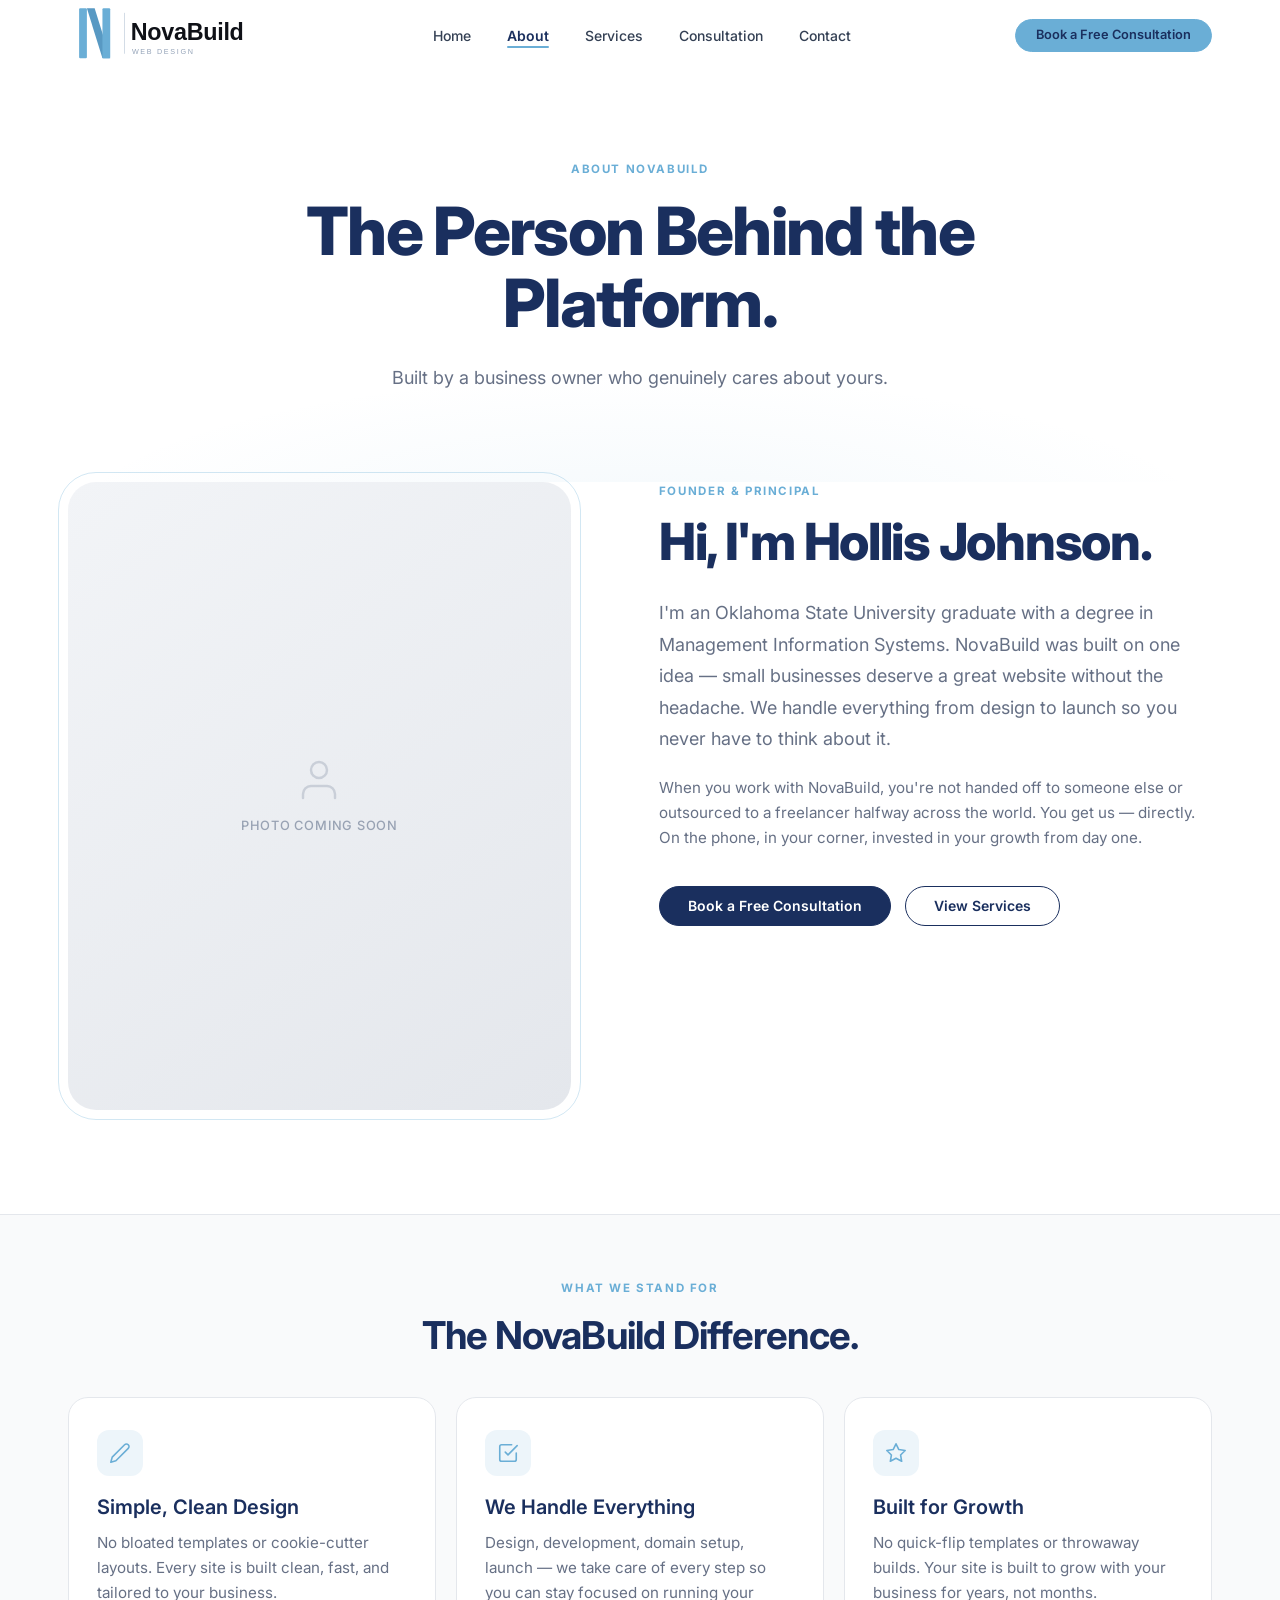
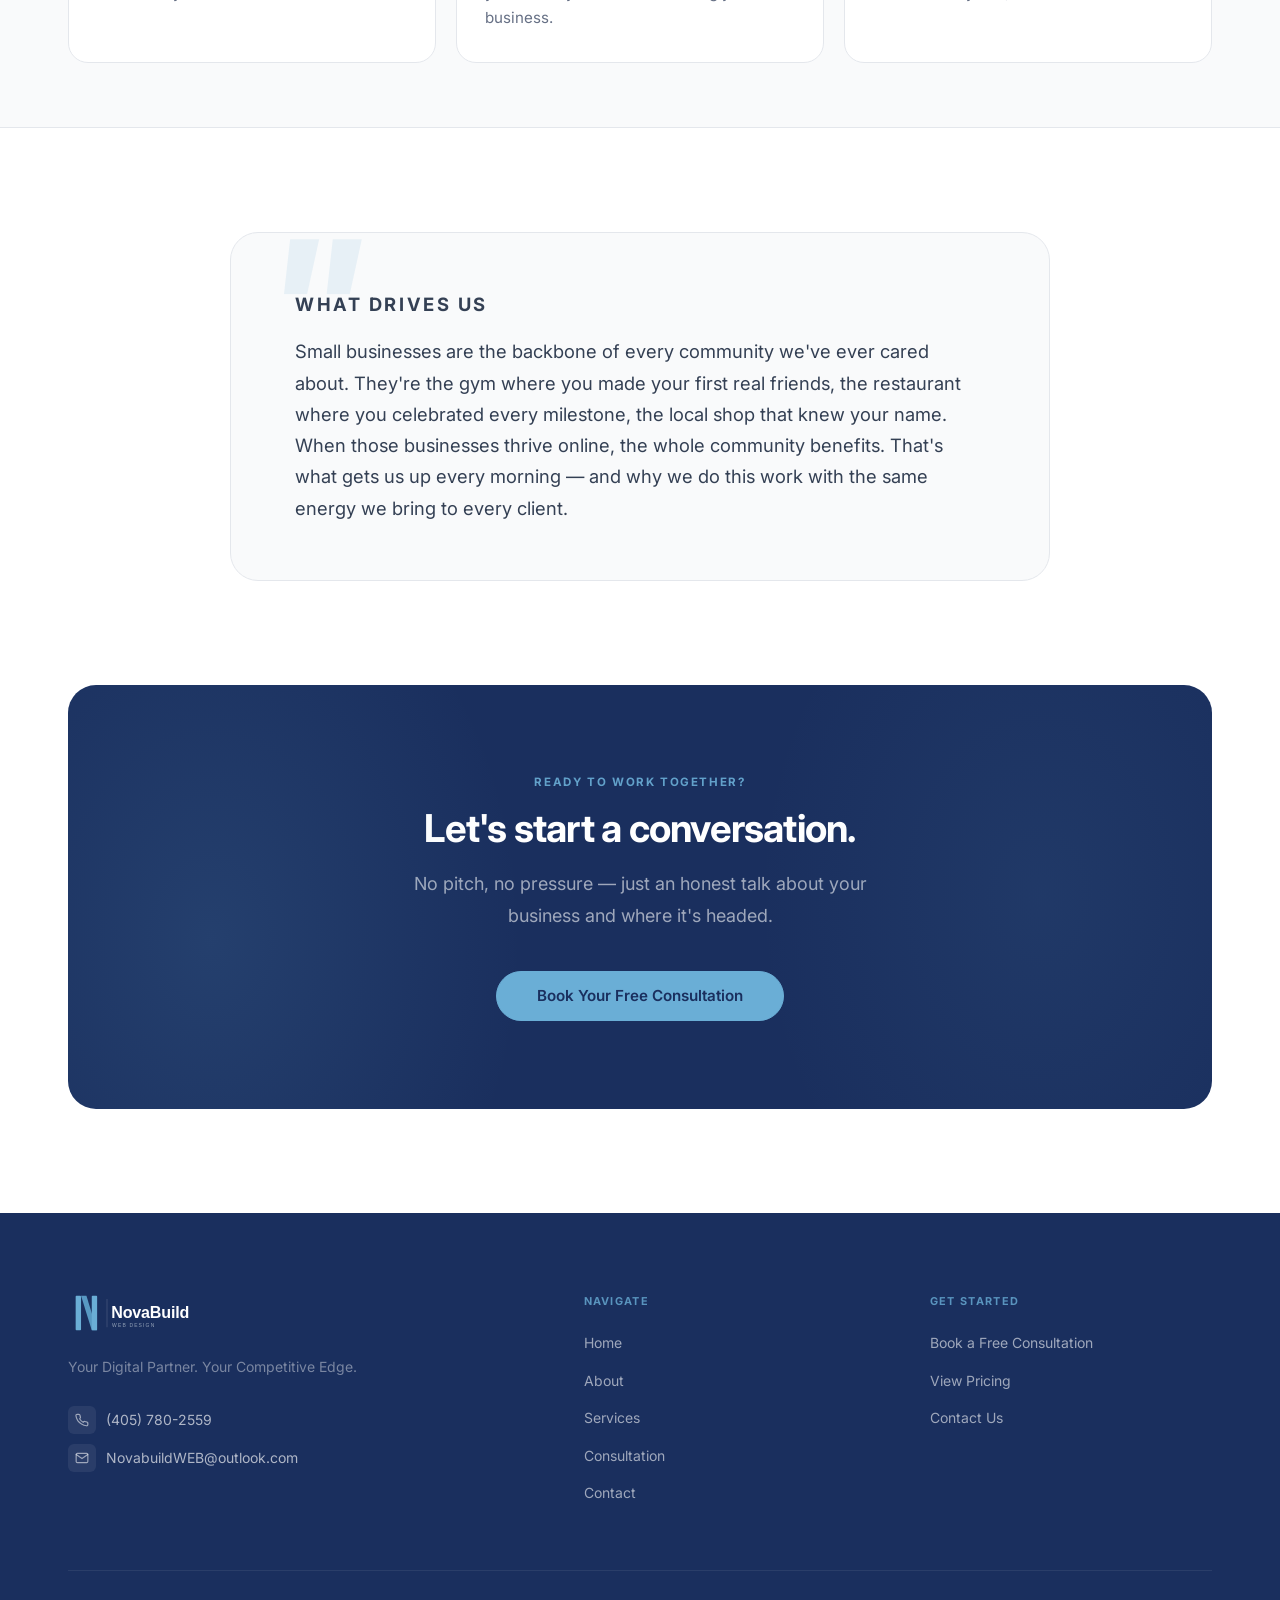
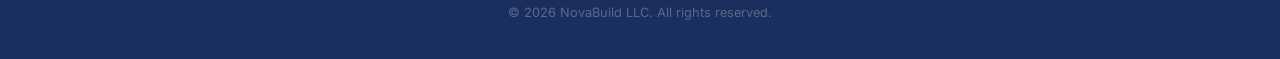
==== about.html @ 3b753b71 "fix contact section alignment" ====
<!DOCTYPE html>
<html lang="en">
<head>
  <meta charset="UTF-8">
  <meta name="viewport" content="width=device-width, initial-scale=1.0">
  <title>NovaBuild | About | Web Design Stillwater OK</title>
  <meta name="description" content="Meet the team behind NovaBuild — Oklahoma-based web designers helping small businesses get online and grow. No handoffs, no outsourcing. Just real results.">
  <meta property="og:type" content="website">
  <meta property="og:url" content="https://novabuildweb.com/about">
  <meta property="og:title" content="NovaBuild | About | Web Design Stillwater OK">
  <meta property="og:description" content="Meet the team behind NovaBuild — Oklahoma-based web designers helping small businesses get online and grow. No handoffs, no outsourcing. Just real results.">
  <link rel="preconnect" href="https://fonts.googleapis.com">
  <link rel="preconnect" href="https://fonts.gstatic.com" crossorigin>
  <link href="https://fonts.googleapis.com/css2?family=Inter:ital,wght@0,300;0,400;0,500;0,600;0,700;0,800;1,400;1,700&display=swap" rel="stylesheet">
  <link rel="stylesheet" href="css/styles.css">
  <!-- Google tag (gtag.js) -->
  <script async src="https://www.googletagmanager.com/gtag/js?id=G-17FGVHYV53"></script>
  <script>
    window.dataLayer = window.dataLayer || [];
    function gtag(){dataLayer.push(arguments);}
    gtag('js', new Date());
    gtag('config', 'G-17FGVHYV53');
  </script>
</head>
<body>

  <!-- ═══ NAVIGATION ═══ -->
  <nav class="nav" id="nav">
    <div class="nav-inner">
      <a href="index.html" class="nav-logo"><img src="images/logo.svg" alt="NovaBuild"></a>
      <ul class="nav-links">
        <li><a href="index.html">Home</a></li>
        <li><a href="about.html">About</a></li>
        <li><a href="services.html">Services</a></li>
        <li><a href="consultation.html">Consultation</a></li>
        <li><a href="contact.html">Contact</a></li>
      </ul>
      <div class="nav-right">
        <a href="consultation.html" class="btn btn-gold btn-sm">Book a Free Consultation</a>
        <button class="hamburger" id="hamburger" aria-label="Toggle menu" aria-expanded="false">
          <span></span><span></span><span></span>
        </button>
      </div>
    </div>
  </nav>

  <div class="mobile-menu" id="mobileMenu">
    <a href="index.html">Home</a>
    <a href="about.html">About</a>
    <a href="services.html">Services</a>
    <a href="consultation.html">Consultation</a>
    <a href="contact.html">Contact</a>
    <div class="mobile-menu-cta">
      <a href="consultation.html" class="btn btn-gold" style="width:100%;">Book a Free Consultation</a>
    </div>
  </div>

  <main>

    <!-- ═══ PAGE HERO ═══ -->
    <div class="page-hero">
      <p class="eyebrow fade-up">About NovaBuild</p>
      <h1 class="fade-up delay-1">The Person Behind the Platform.</h1>
      <p class="body-lg fade-up delay-2">
        Built by a business owner who genuinely cares about yours.
      </p>
    </div>

    <!-- ═══ ABOUT SECTION ═══ -->
    <section class="section" style="padding-top:0;">
      <div class="container">
        <div class="about-grid">

          <!-- Photo -->
          <!-- reveal-scale on the frame: gentle 0.96→1 scale as photo enters view -->
          <div class="about-photo-wrap">
            <div class="about-photo-frame reveal-scale">
              <img
                src="images/hollis.jpg"
                alt="Hollis Johnson, Founder of NovaBuild"
                onerror="this.style.display='none';this.nextElementSibling.style.display='flex';"
              >
              <div class="about-photo-placeholder" style="display:none;">
                <svg width="48" height="48" viewBox="0 0 24 24" fill="none" stroke="currentColor" stroke-width="1.25" stroke-linecap="round" stroke-linejoin="round">
                  <path d="M20 21v-2a4 4 0 0 0-4-4H8a4 4 0 0 0-4 4v2"/>
                  <circle cx="12" cy="7" r="4"/>
                </svg>
                <span>Photo Coming Soon</span>
              </div>
            </div>
            <div class="about-accent-line" aria-hidden="true"></div>
          </div>

          <!-- Content -->
          <div class="about-content fade-up delay-1">
            <p class="eyebrow">Founder &amp; Principal</p>
            <h1>Hi, I'm Hollis Johnson.</h1>

            <p class="body-lg">
              I'm an Oklahoma State University graduate with a degree in Management
              Information Systems. NovaBuild was built on one idea — small businesses
              deserve a great website without the headache. We handle everything from
              design to launch so you never have to think about it.
            </p>
            <p class="body-md">
              When you work with NovaBuild, you're not handed off to someone else or
              outsourced to a freelancer halfway across the world. You get us — directly.
              On the phone, in your corner, invested in your growth from day one.
            </p>

            <div style="margin-top:36px;display:flex;gap:14px;flex-wrap:wrap;">
              <a href="consultation.html" class="btn btn-primary">Book a Free Consultation</a>
              <a href="services.html" class="btn btn-outline">View Services</a>
            </div>
          </div>

        </div>
      </div>
    </section>

    <!-- ═══ VALUE CARDS ═══ -->
    <section class="section-sm" style="background:var(--gray-50);border-top:1px solid var(--gray-200);border-bottom:1px solid var(--gray-200);">
      <div class="container">
        <div class="section-header text-center mb-10">
          <p class="eyebrow mb-4 fade-up">What We Stand For</p>
          <h2 class="fade-up delay-1">The NovaBuild Difference.</h2>
        </div>
        <div class="value-cards">

          <div class="value-card fade-up delay-1">
            <div class="value-card-icon" aria-hidden="true">
              <svg width="22" height="22" viewBox="0 0 24 24" fill="none" stroke="currentColor" stroke-width="1.75" stroke-linecap="round" stroke-linejoin="round">
                <path d="M17 3a2.828 2.828 0 1 1 4 4L7.5 20.5 2 22l1.5-5.5L17 3z"/>
              </svg>
            </div>
            <h3>Simple, Clean Design</h3>
            <p class="body-md">
              No bloated templates or cookie-cutter layouts. Every site is built
              clean, fast, and tailored to your business.
            </p>
          </div>

          <div class="value-card fade-up delay-2">
            <div class="value-card-icon" aria-hidden="true">
              <svg width="22" height="22" viewBox="0 0 24 24" fill="none" stroke="currentColor" stroke-width="1.75" stroke-linecap="round" stroke-linejoin="round">
                <polyline points="9 11 12 14 22 4"/>
                <path d="M21 12v7a2 2 0 0 1-2 2H5a2 2 0 0 1-2-2V5a2 2 0 0 1 2-2h11"/>
              </svg>
            </div>
            <h3>We Handle Everything</h3>
            <p class="body-md">
              Design, development, domain setup, launch — we take care of every step
              so you can stay focused on running your business.
            </p>
          </div>

          <div class="value-card fade-up delay-3">
            <div class="value-card-icon" aria-hidden="true">
              <svg width="22" height="22" viewBox="0 0 24 24" fill="none" stroke="currentColor" stroke-width="1.75" stroke-linecap="round" stroke-linejoin="round">
                <polygon points="12 2 15.09 8.26 22 9.27 17 14.14 18.18 21.02 12 17.77 5.82 21.02 7 14.14 2 9.27 8.91 8.26 12 2"/>
              </svg>
            </div>
            <h3>Built for Growth</h3>
            <p class="body-md">
              No quick-flip templates or throwaway builds. Your site is built to
              grow with your business for years, not months.
            </p>
          </div>

        </div>
      </div>
    </section>

    <!-- ═══ WHAT DRIVES ME ═══ -->
    <section class="section">
      <div class="container">
        <div class="drives-block fade-up" style="max-width:820px;margin:0 auto;">
          <p class="eyebrow mb-4">What Drives Us</p>
          <p>
            Small businesses are the backbone of every community we've ever cared about.
            They're the gym where you made your first real friends, the restaurant where
            you celebrated every milestone, the local shop that knew your name. When those
            businesses thrive online, the whole community benefits. That's what gets us
            up every morning — and why we do this work with the same energy we bring
            to every client.
          </p>
        </div>
      </div>
    </section>

    <!-- ═══ CTA BANNER ═══ -->
    <section class="section" style="padding-top:0;">
      <div class="container">
        <div class="cta-banner fade-up">
          <p class="eyebrow">Ready to Work Together?</p>
          <h2>Let's start a conversation.</h2>
          <p class="body-lg">
            No pitch, no pressure — just an honest talk about your business
            and where it's headed.
          </p>
          <a href="consultation.html" class="btn btn-gold btn-lg">Book Your Free Consultation</a>
        </div>
      </div>
    </section>

  </main>

  <!-- ═══ FOOTER ═══ -->
  <footer class="footer">
    <div class="container">
      <div class="footer-grid">
        <div class="footer-brand">
          <a href="#top" class="footer-logo"><img src="images/logo-dark.svg" alt="NovaBuild"></a>
          <p class="footer-tagline">Your Digital Partner. Your Competitive Edge.</p>
          <div class="footer-contact-item">
            <span class="footer-contact-icon">
              <svg width="14" height="14" viewBox="0 0 24 24" fill="none" stroke="currentColor" stroke-width="2" stroke-linecap="round" stroke-linejoin="round"><path d="M22 16.92v3a2 2 0 0 1-2.18 2 19.79 19.79 0 0 1-8.63-3.07A19.5 19.5 0 0 1 4.69 13 19.79 19.79 0 0 1 1.61 4.45 2 2 0 0 1 3.6 2.25h3a2 2 0 0 1 2 1.72c.127.96.361 1.903.7 2.81a2 2 0 0 1-.45 2.11L7.91 9.91a16 16 0 0 0 6.06 6.06l.92-.92a2 2 0 0 1 2.11-.45c.907.339 1.85.573 2.81.7A2 2 0 0 1 21.75 17.5z"/></svg>
            </span>
            <a href="tel:4057802559">(405) 780-2559</a>
          </div>
          <div class="footer-contact-item">
            <span class="footer-contact-icon">
              <svg width="14" height="14" viewBox="0 0 24 24" fill="none" stroke="currentColor" stroke-width="2" stroke-linecap="round" stroke-linejoin="round"><path d="M4 4h16c1.1 0 2 .9 2 2v12c0 1.1-.9 2-2 2H4c-1.1 0-2-.9-2-2V6c0-1.1.9-2 2-2z"/><polyline points="22,6 12,13 2,6"/></svg>
            </span>
            <a href="mailto:NovabuildWEB@outlook.com">NovabuildWEB@outlook.com</a>
          </div>
        </div>
        <div>
          <p class="footer-heading">Navigate</p>
          <ul class="footer-links">
            <li><a href="index.html">Home</a></li>
            <li><a href="about.html">About</a></li>
                <li><a href="services.html">Services</a></li>
            <li><a href="consultation.html">Consultation</a></li>
            <li><a href="contact.html">Contact</a></li>
          </ul>
        </div>
        <div>
          <p class="footer-heading">Get Started</p>
          <ul class="footer-links">
            <li><a href="consultation.html">Book a Free Consultation</a></li>
            <li><a href="services.html">View Pricing</a></li>
            <li><a href="contact.html">Contact Us</a></li>
          </ul>
        </div>
      </div>
      <div class="footer-bottom">
        <p>&copy; 2026 NovaBuild LLC. All rights reserved.</p>
      </div>
    </div>
  </footer>

  <script src="js/main.js"></script>
</body>
</html>
---- css/styles.css ----
/* ============================================================
   NOVABUILD — STYLES.CSS
   Premium Web Design & Digital Consulting
   ============================================================ */

@import url('https://fonts.googleapis.com/css2?family=Inter:ital,wght@0,300;0,400;0,500;0,600;0,700;0,800;1,400;1,700&display=swap');

/* ========================
   CSS CUSTOM PROPERTIES
   ======================== */
:root {
  color-scheme: light dark;

  --white:       #FFFFFF;
  --navy:        #1A2F5E;
  --navy-800:    #243E72;
  --navy-700:    #2D4D87;
  --gold:        #6AAED6;
  --gold-hover:  #5899C3;
  --gold-light:  rgba(106, 174, 214, 0.12);
  --gold-glow:   rgba(106, 174, 214, 0.28);

  --gray-50:  #F9FAFB;
  --gray-100: #F2F4F7;
  --gray-200: #E4E7EC;
  --gray-400: #98A2B3;
  --gray-500: #667085;
  --gray-700: #344054;
  --gray-900: #101828;

  --font: 'Inter', -apple-system, BlinkMacSystemFont, 'Segoe UI', sans-serif;

  --nav-h: 72px;

  --shadow-xs: 0 1px 2px rgba(0,0,0,0.06);
  --shadow-sm: 0 1px 3px rgba(0,0,0,0.08), 0 1px 2px rgba(0,0,0,0.05);
  --shadow-md: 0 4px 8px rgba(0,0,0,0.05), 0 10px 24px rgba(0,0,0,0.07);
  --shadow-lg: 0 10px 30px rgba(0,0,0,0.07), 0 30px 60px rgba(0,0,0,0.05);
  --shadow-blue: 0 4px 24px rgba(106,174,214,0.35);

  --r-sm:   6px;
  --r-md:   12px;
  --r-lg:   20px;
  --r-xl:   28px;
  --r-full: 9999px;

  --ease:       cubic-bezier(0.4, 0, 0.2, 1);
  --trans:      0.3s cubic-bezier(0.4, 0, 0.2, 1);
  --trans-slow: 0.65s cubic-bezier(0.4, 0, 0.2, 1);
  /* Apple's signature easing — used for all scroll animations */
  --apple-ease: cubic-bezier(0.25, 0.1, 0.25, 1);
}

/* ========================
   RESET & BASE
   ======================== */
*, *::before, *::after {
  box-sizing: border-box;
  margin: 0;
  padding: 0;
}

html {
  scroll-behavior: smooth;
  scroll-padding-top: var(--nav-h);
  font-size: 16px;
  -webkit-font-smoothing: antialiased;
  -moz-osx-font-smoothing: grayscale;
  text-rendering: optimizeLegibility;
}

body {
  font-family: var(--font);
  color: var(--navy);
  background: var(--white);
  line-height: 1.6;
  overflow-x: hidden;
}

::selection {
  background: var(--navy);
  color: var(--white);
}

img  { max-width: 100%; height: auto; display: block; }
a    { text-decoration: none; color: inherit; }
ul   { list-style: none; }
button { font-family: var(--font); cursor: pointer; }

/* ========================
   TYPOGRAPHY
   ======================== */

.eyebrow {
  font-size: 0.72rem;
  font-weight: 700;
  letter-spacing: 0.14em;
  text-transform: uppercase;
  color: var(--gold);
}

h1, .h1 {
  font-size: clamp(2.4rem, 5.2vw, 4.5rem);
  font-weight: 800;
  line-height: 1.08;
  letter-spacing: -0.025em;
  color: var(--navy);
}

h2, .h2 {
  font-size: clamp(1.75rem, 3vw, 3rem);
  font-weight: 700;
  line-height: 1.12;
  letter-spacing: -0.02em;
  color: var(--navy);
}

h3, .h3 {
  font-size: clamp(1.05rem, 1.8vw, 1.25rem);
  font-weight: 600;
  line-height: 1.3;
  color: var(--navy);
}

.body-lg {
  font-size: 1.125rem;
  line-height: 1.75;
  color: var(--gray-500);
  font-weight: 400;
}

.body-md {
  font-size: 0.95rem;
  line-height: 1.65;
  color: var(--gray-500);
}

/* ========================
   LAYOUT
   ======================== */

.container {
  max-width: 1200px;
  margin: 0 auto;
  padding: 0 28px;
}

.section       { padding: 104px 0; }
.section-sm    { padding: 64px 0; }

.text-center  { text-align: center; }
.text-gold    { color: var(--gold); }

.mb-1  { margin-bottom: 4px; }
.mb-2  { margin-bottom: 8px; }
.mb-3  { margin-bottom: 12px; }
.mb-4  { margin-bottom: 16px; }
.mb-6  { margin-bottom: 24px; }
.mb-8  { margin-bottom: 32px; }
.mb-10 { margin-bottom: 40px; }
.mb-12 { margin-bottom: 48px; }
.mb-16 { margin-bottom: 64px; }
.mt-8  { margin-top: 32px; }
.mt-12 { margin-top: 48px; }
.mt-16 { margin-top: 64px; }

.section-header {
  max-width: 640px;
  margin-left: auto;
  margin-right: auto;
}

/* ========================
   NAVIGATION
   ======================== */

.nav {
  position: fixed;
  top: 0; left: 0; right: 0;
  z-index: 1000;
  height: var(--nav-h);
  background: rgba(255,255,255,0.88);
  backdrop-filter: blur(20px) saturate(180%);
  -webkit-backdrop-filter: blur(20px) saturate(180%);
  border-bottom: 1px solid transparent;
  transition: border-color var(--trans), box-shadow var(--trans);
}

.nav.scrolled {
  border-bottom-color: var(--gray-200);
  box-shadow: var(--shadow-sm);
}

.nav-inner {
  display: flex;
  align-items: center;
  justify-content: space-between;
  height: 100%;
  max-width: 1200px;
  margin: 0 auto;
  padding: 0 28px;
}

.nav-logo {
  flex-shrink: 0;
  display: flex;
  align-items: center;
}

.nav-logo img {
  height: 64px;
  width: auto;
  display: block;
}

.nav-links {
  display: flex;
  align-items: center;
  gap: 2.25rem;
}

.nav-links a {
  font-size: 0.875rem;
  font-weight: 500;
  color: var(--gray-700);
  transition: color var(--trans);
  position: relative;
  padding-bottom: 2px;
}

.nav-links a::after {
  content: '';
  position: absolute;
  bottom: -2px; left: 0;
  width: 0; height: 2px;
  background: var(--gold);
  border-radius: 2px;
  transition: width var(--trans);
}

.nav-links a:hover       { color: var(--navy); }
.nav-links a:hover::after,
.nav-links a.active::after { width: 100%; }
.nav-links a.active      { color: var(--navy); font-weight: 600; }

.nav-right {
  display: flex;
  align-items: center;
  gap: 12px;
}

.hamburger {
  display: none;
  flex-direction: column;
  gap: 5px;
  cursor: pointer;
  padding: 6px;
  background: none;
  border: none;
  border-radius: var(--r-sm);
  transition: background var(--trans);
}

.hamburger:hover { background: var(--gray-100); }

.hamburger span {
  display: block;
  width: 22px;
  height: 1.5px;
  background: var(--navy);
  border-radius: 2px;
  transition: var(--trans);
}

.hamburger.open span:nth-child(1) { transform: translateY(6.5px) rotate(45deg); }
.hamburger.open span:nth-child(2) { opacity: 0; transform: scaleX(0); }
.hamburger.open span:nth-child(3) { transform: translateY(-6.5px) rotate(-45deg); }

/* Mobile Menu */
.mobile-menu {
  display: none;
  position: fixed;
  top: var(--nav-h); left: 0; right: 0;
  background: var(--white);
  border-bottom: 1px solid var(--gray-200);
  padding: 20px 28px 28px;
  z-index: 999;
  flex-direction: column;
  gap: 0;
  box-shadow: var(--shadow-md);
}

.mobile-menu.open { display: flex; }

.mobile-menu a {
  display: block;
  padding: 14px 0;
  font-size: 1.05rem;
  font-weight: 500;
  color: var(--navy);
  border-bottom: 1px solid var(--gray-100);
  transition: color var(--trans);
}

.mobile-menu a:last-of-type { border-bottom: none; }
.mobile-menu a:hover { color: var(--gold); }

.mobile-menu-cta {
  margin-top: 20px;
}

/* ========================
   BUTTONS
   ======================== */

.btn {
  display: inline-flex;
  align-items: center;
  justify-content: center;
  gap: 8px;
  padding: 12px 28px;
  border-radius: var(--r-full);
  font-size: 0.875rem;
  font-weight: 600;
  cursor: pointer;
  transition: all var(--trans);
  border: 1.5px solid transparent;
  text-decoration: none;
  white-space: nowrap;
  line-height: 1;
}

.btn-primary {
  background: var(--navy);
  color: var(--white);
  border-color: var(--navy);
}
.btn-primary:hover {
  background: var(--navy-800);
  border-color: var(--navy-800);
  transform: translateY(-1px);
  box-shadow: var(--shadow-md);
}

.btn-gold {
  background: var(--gold);
  color: var(--navy);
  border-color: var(--gold);
}
.btn-gold:hover {
  background: var(--gold-hover);
  border-color: var(--gold-hover);
  transform: translateY(-1px);
  box-shadow: var(--shadow-blue);
}

.btn-outline {
  background: transparent;
  color: var(--navy);
  border-color: var(--navy);
}
.btn-outline:hover {
  background: var(--navy);
  color: var(--white);
  transform: translateY(-1px);
  box-shadow: var(--shadow-sm);
}

.btn-white {
  background: var(--white);
  color: var(--navy);
  border-color: var(--white);
}
.btn-white:hover {
  background: var(--gray-100);
  transform: translateY(-1px);
  box-shadow: var(--shadow-md);
}

.btn-ghost-gold {
  background: transparent;
  color: var(--gold);
  border-color: rgba(106,174,214,0.40);
}
.btn-ghost-gold:hover {
  background: var(--gold);
  color: var(--navy);
  border-color: var(--gold);
}

.btn-lg { padding: 16px 40px; font-size: 0.95rem; }
.btn-sm { padding: 9px 20px; font-size: 0.8rem; }

/* ========================
   HERO — HOME
   ======================== */

.hero {
  min-height: 100vh;
  display: flex;
  flex-direction: column;
  align-items: center;
  justify-content: center;
  padding-top: var(--nav-h);
  position: relative;
  overflow: hidden;
}

.hero-bg {
  position: absolute;
  inset: 0;
  pointer-events: none;
  background:
    radial-gradient(ellipse 80% 55% at 50% 105%, rgba(106,174,214,0.08) 0%, transparent 70%),
    radial-gradient(ellipse 50% 40% at 75% 10%,  rgba(10,22,40,0.035) 0%, transparent 65%);
  animation: heroPulse 10s ease-in-out infinite;
}

@keyframes heroPulse {
  0%, 100% { opacity: 1; }
  50%       { opacity: 0.65; }
}

.hero-scroll-hint {
  position: absolute;
  bottom: 36px;
  left: 50%;
  transform: translateX(-50%);
  display: flex;
  flex-direction: column;
  align-items: center;
  gap: 6px;
  opacity: 0.4;
  animation: scrollBounce 2.2s ease-in-out infinite;
}

.hero-scroll-hint span {
  font-size: 0.7rem;
  font-weight: 500;
  letter-spacing: 0.12em;
  text-transform: uppercase;
  color: var(--navy);
}

.hero-scroll-hint svg { color: var(--navy); }

@keyframes scrollBounce {
  0%, 100% { transform: translateX(-50%) translateY(0); }
  50%       { transform: translateX(-50%) translateY(6px); }
}

.hero-content {
  text-align: center;
  max-width: 960px;
  margin: 0 auto;
  padding: 64px 28px 100px;
  position: relative;
  z-index: 1;
}

.hero-content .eyebrow { margin-bottom: 28px; }

.hero-content h1 {
  margin-bottom: 28px;
}

.hero-em {
  font-style: italic;
  background: linear-gradient(125deg, var(--gold) 0%, #A8D4EE 60%, var(--gold-hover) 100%);
  -webkit-background-clip: text;
  -webkit-text-fill-color: transparent;
  background-clip: text;
}

.hero-content .body-lg {
  max-width: 600px;
  margin: 0 auto 44px;
}

.hero-cta {
  display: flex;
  align-items: center;
  justify-content: center;
  gap: 14px;
  flex-wrap: wrap;
}

/* ========================
   VALUE PROPS ROW
   ======================== */

.value-row {
  display: grid;
  grid-template-columns: repeat(3, 1fr);
  border: 1px solid var(--gray-200);
  border-radius: var(--r-xl);
  overflow: hidden;
  background: var(--white);
}

.value-item {
  padding: 52px 36px;
  text-align: center;
  border-right: 1px solid var(--gray-200);
  transition: background var(--trans);
  position: relative;
}

.value-item:last-child { border-right: none; }
.value-item:hover { background: var(--gray-50); }

.value-icon {
  width: 54px;
  height: 54px;
  border-radius: var(--r-md);
  background: var(--gold-light);
  display: flex;
  align-items: center;
  justify-content: center;
  margin: 0 auto 22px;
  color: var(--gold);
  transition: background var(--trans), transform var(--trans);
}

.value-item:hover .value-icon {
  background: var(--gold-glow);
  transform: scale(1.05);
}

.value-item h3 { margin-bottom: 10px; }

/* ========================
   INDUSTRY TAGS
   ======================== */

.industry-tags {
  display: flex;
  flex-wrap: wrap;
  gap: 12px;
  justify-content: center;
}

.industry-tag {
  padding: 10px 22px;
  border: 1px solid var(--gray-200);
  border-radius: var(--r-full);
  font-size: 0.875rem;
  font-weight: 500;
  color: var(--gray-700);
  background: var(--white);
  transition: all var(--trans);
  cursor: default;
}

.industry-tag:hover {
  border-color: var(--gold);
  color: var(--navy);
  background: var(--gold-light);
}

/* ========================
   PROJECT CARDS
   ======================== */

.project-card {
  border: 1px solid var(--gray-200);
  border-radius: var(--r-xl);
  overflow: hidden;
  background: var(--white);
  transition: box-shadow var(--trans), transform var(--trans);
}

.project-card:hover {
  box-shadow: var(--shadow-lg);
  transform: translateY(-5px);
}

.project-image {
  width: 100%;
  height: 300px;
  background: linear-gradient(150deg, var(--navy) 0%, var(--navy-700) 55%, #0d2040 100%);
  display: flex;
  align-items: center;
  justify-content: center;
  position: relative;
  overflow: hidden;
}

.project-image::after {
  content: '';
  position: absolute;
  inset: 0;
  background: linear-gradient(to top right, rgba(106,174,214,0.12) 0%, transparent 60%);
  pointer-events: none;
}

.project-image-label {
  font-size: 0.7rem;
  font-weight: 700;
  letter-spacing: 0.16em;
  text-transform: uppercase;
  color: rgba(255,255,255,0.25);
}

.project-body {
  padding: 36px 40px 40px;
}

.project-tags {
  display: flex;
  gap: 8px;
  flex-wrap: wrap;
  margin-bottom: 18px;
}

.tag {
  padding: 5px 13px;
  border-radius: var(--r-full);
  font-size: 0.72rem;
  font-weight: 700;
  letter-spacing: 0.04em;
  background: var(--gold-light);
  color: var(--gold-hover);
  border: 1px solid rgba(106,174,214,0.20);
}

.project-body h3 {
  font-size: 1.6rem;
  font-weight: 700;
  margin-bottom: 12px;
}

.project-body .body-md { margin-bottom: 28px; }

.project-link {
  display: inline-flex;
  align-items: center;
  gap: 6px;
  font-weight: 600;
  font-size: 0.9rem;
  color: var(--navy);
  transition: gap var(--trans), color var(--trans);
}

.project-link:hover {
  gap: 10px;
  color: var(--gold-hover);
}

/* Work page — full project */
.project-card-full .project-image { height: 420px; }

/* ========================
   CTA BANNER
   ======================== */

.cta-banner {
  background: var(--navy);
  padding: 88px 48px;
  text-align: center;
  border-radius: var(--r-xl);
  position: relative;
  overflow: hidden;
}

.cta-banner::before {
  content: '';
  position: absolute;
  top: -40%; left: -15%;
  width: 55%;  height: 200%;
  background: radial-gradient(ellipse, rgba(106,174,214,0.13) 0%, transparent 70%);
  pointer-events: none;
}

.cta-banner::after {
  content: '';
  position: absolute;
  bottom: -40%; right: -10%;
  width: 50%;  height: 180%;
  background: radial-gradient(ellipse, rgba(106,174,214,0.08) 0%, transparent 70%);
  pointer-events: none;
}

.cta-banner .eyebrow   { color: rgba(106,174,214,0.90); margin-bottom: 16px; }
.cta-banner h2         { color: #ffffff; margin-bottom: 18px; }
.cta-banner .body-lg   {
  color: rgba(255,255,255,0.58);
  margin-bottom: 40px;
  max-width: 460px;
  margin-left: auto;
  margin-right: auto;
}

/* ========================
   PAGE HERO (inner pages)
   ======================== */

.page-hero {
  padding: calc(var(--nav-h) + 88px) 28px 88px;
  text-align: center;
  background: var(--white);
  position: relative;
}

.page-hero::after {
  content: '';
  position: absolute;
  inset: 0;
  background: radial-gradient(ellipse 70% 50% at 50% 110%, rgba(106,174,214,0.08) 0%, transparent 65%);
  pointer-events: none;
}

.page-hero > * { position: relative; z-index: 1; }

.page-hero .eyebrow { margin-bottom: 18px; }
.page-hero h1       { margin-bottom: 22px; max-width: 720px; margin-left: auto; margin-right: auto; }
.page-hero .body-lg { max-width: 560px; margin: 0 auto; }

/* ========================
   ABOUT PAGE
   ======================== */

.about-grid {
  display: grid;
  grid-template-columns: 1fr 1.1fr;
  gap: 88px;
  align-items: start;
}

.about-photo-wrap {
  position: sticky;
  top: calc(var(--nav-h) + 32px);
}

.about-photo-frame {
  position: relative;
  border-radius: var(--r-xl);
  overflow: hidden;
  aspect-ratio: 4/5;
  background: linear-gradient(145deg, var(--gray-100) 0%, var(--gray-200) 100%);
}

.about-photo-frame img {
  width: 100%; height: 100%;
  object-fit: cover;
  object-position: center top;
  display: block;
}

.about-photo-placeholder {
  width: 100%; height: 100%;
  display: flex;
  flex-direction: column;
  align-items: center;
  justify-content: center;
  gap: 12px;
  color: var(--gray-400);
}

.about-photo-placeholder svg { opacity: 0.4; }

.about-photo-placeholder span {
  font-size: 0.8rem;
  font-weight: 500;
  letter-spacing: 0.06em;
  text-transform: uppercase;
}

.about-accent-line {
  position: absolute;
  inset: -10px;
  border: 1.5px solid rgba(106,174,214,0.30);
  border-radius: calc(var(--r-xl) + 10px);
  pointer-events: none;
}

.about-content .eyebrow { margin-bottom: 14px; }
.about-content h1       { font-size: clamp(2.2rem, 4vw, 3.4rem); margin-bottom: 28px; }
.about-content p        { margin-bottom: 20px; }
.about-content p:last-of-type { margin-bottom: 0; }

/* ========================
   VALUE CARDS
   ======================== */

.value-cards {
  display: grid;
  grid-template-columns: repeat(3, 1fr);
  gap: 20px;
}

.value-card {
  padding: 32px 28px;
  border: 1px solid var(--gray-200);
  border-radius: var(--r-lg);
  background: var(--white);
  transition: all var(--trans);
}

.value-card:hover {
  border-color: rgba(106,174,214,0.45);
  box-shadow: var(--shadow-md);
  transform: translateY(-3px);
}

.value-card-icon {
  width: 46px; height: 46px;
  border-radius: var(--r-md);
  background: var(--gold-light);
  display: flex;
  align-items: center;
  justify-content: center;
  color: var(--gold);
  margin-bottom: 18px;
  transition: background var(--trans), transform var(--trans);
}

.value-card:hover .value-card-icon {
  background: var(--gold-glow);
  transform: scale(1.06);
}

.value-card h3 { margin-bottom: 10px; }

/* ========================
   WHAT DRIVES ME
   ======================== */

.drives-block {
  background: var(--gray-50);
  border: 1px solid var(--gray-200);
  border-radius: var(--r-xl);
  padding: 56px 64px;
  position: relative;
  overflow: hidden;
}

.drives-block::before {
  content: '"';
  position: absolute;
  top: -20px; left: 32px;
  font-size: 12rem;
  font-weight: 800;
  color: var(--gold-light);
  line-height: 1;
  pointer-events: none;
  font-style: italic;
}

.drives-block .eyebrow { margin-bottom: 16px; }
.drives-block p        { font-size: 1.15rem; line-height: 1.7; color: var(--gray-700); }

/* ========================
   SERVICES LIST
   ======================== */

.services-grid {
  display: grid;
  grid-template-columns: repeat(auto-fit, minmax(210px, 1fr));
  gap: 16px;
}

.service-item {
  display: flex;
  align-items: flex-start;
  gap: 16px;
  padding: 24px 22px;
  border: 1px solid var(--gray-200);
  border-radius: var(--r-lg);
  background: var(--white);
  transition: all var(--trans);
}

.service-item:hover {
  border-color: rgba(106,174,214,0.40);
  background: var(--gold-light);
  transform: translateY(-2px);
  box-shadow: var(--shadow-sm);
}

.service-icon {
  width: 40px; height: 40px;
  border-radius: var(--r-sm);
  background: var(--gold-light);
  display: flex;
  align-items: center;
  justify-content: center;
  color: var(--gold);
  flex-shrink: 0;
  transition: background var(--trans);
}

.service-item:hover .service-icon { background: var(--gold-glow); }

.service-text h3  { font-size: 0.95rem; margin-bottom: 4px; }
.service-text p   { font-size: 0.825rem; line-height: 1.5; color: var(--gray-500); }

/* ========================
   PRICING
   ======================== */

.pricing-grid {
  display: grid;
  grid-template-columns: repeat(3, 1fr);
  gap: 20px;
  align-items: stretch;
}

.pricing-card {
  border: 1px solid var(--gray-200);
  border-radius: var(--r-xl);
  padding: 44px 36px;
  background: var(--white);
  transition: all var(--trans);
  position: relative;
  display: flex;
  flex-direction: column;
}

.pricing-card:hover:not(.featured) {
  box-shadow: var(--shadow-md);
  transform: translateY(-3px);
}

.pricing-card.featured {
  background: var(--navy);
  border-color: var(--navy);
  box-shadow: var(--shadow-lg);
}

.pricing-card.featured:hover {
  transform: translateY(-4px);
  box-shadow: 0 20px 50px rgba(10,22,40,0.25);
}

.pricing-badge {
  position: absolute;
  top: -14px;
  left: 50%;
  transform: translateX(-50%);
  background: var(--gold);
  color: var(--navy);
  font-size: 0.68rem;
  font-weight: 800;
  padding: 5px 18px;
  border-radius: var(--r-full);
  letter-spacing: 0.08em;
  text-transform: uppercase;
  white-space: nowrap;
  box-shadow: var(--shadow-blue);
}

.pricing-tier {
  font-size: 0.68rem;
  font-weight: 700;
  letter-spacing: 0.12em;
  text-transform: uppercase;
  color: var(--gold);
  margin-bottom: 10px;
}

.pricing-card.featured .pricing-tier { color: rgba(106,174,214,0.80); }

.pricing-name {
  font-size: 1.2rem;
  font-weight: 700;
  color: var(--navy);
  margin-bottom: 6px;
}

.pricing-card.featured .pricing-name { color: var(--white); }

.pricing-price {
  display: flex;
  align-items: baseline;
  gap: 4px;
  margin-bottom: 6px;
}

.pricing-price .amount {
  font-size: 3.2rem;
  font-weight: 800;
  color: var(--navy);
  letter-spacing: -0.04em;
  line-height: 1;
}

.pricing-card.featured .pricing-price .amount { color: var(--white); }

.pricing-price .currency {
  font-size: 1.4rem;
  font-weight: 700;
  color: var(--gray-500);
  margin-bottom: 8px;
}

.pricing-card.featured .pricing-price .currency { color: rgba(255,255,255,0.5); }

.pricing-price .period {
  font-size: 0.875rem;
  color: var(--gray-400);
  font-weight: 400;
}

.pricing-card.featured .pricing-price .period { color: rgba(255,255,255,0.45); }

.pricing-desc {
  font-size: 0.875rem;
  color: var(--gray-500);
  margin-bottom: 28px;
  padding-bottom: 28px;
  border-bottom: 1px solid var(--gray-200);
  line-height: 1.55;
}

.pricing-card.featured .pricing-desc {
  color: rgba(255,255,255,0.55);
  border-bottom-color: rgba(255,255,255,0.12);
}

.pricing-delivery {
  display: inline-flex;
  align-items: center;
  gap: 6px;
  font-size: 0.8rem;
  font-weight: 600;
  color: var(--gold-hover);
  margin-bottom: 24px;
  background: var(--gold-light);
  padding: 6px 12px;
  border-radius: var(--r-full);
}

.pricing-card.featured .pricing-delivery {
  background: rgba(106,174,214,0.18);
  color: var(--gold);
}

.pricing-features {
  list-style: none;
  display: flex;
  flex-direction: column;
  gap: 13px;
  margin-bottom: 36px;
  flex-grow: 1;
}

.pricing-features li {
  display: flex;
  align-items: flex-start;
  gap: 10px;
  font-size: 0.875rem;
  color: var(--gray-700);
  line-height: 1.45;
}

.pricing-card.featured .pricing-features li { color: rgba(255,255,255,0.82); }

.feature-check {
  display: inline-flex;
  align-items: center;
  justify-content: center;
  width: 20px; height: 20px;
  border-radius: 50%;
  background: var(--gold-light);
  color: var(--gold-hover);
  flex-shrink: 0;
  margin-top: 1px;
}

.pricing-card.featured .feature-check {
  background: rgba(106,174,214,0.20);
  color: var(--gold);
}

.pricing-card .btn { width: 100%; }

/* Consult prompt */
.consult-prompt {
  background: var(--gray-50);
  border: 1px solid var(--gray-200);
  border-radius: var(--r-xl);
  padding: 64px;
  text-align: center;
}

.consult-prompt h3 { font-size: 1.6rem; margin-bottom: 12px; }
.consult-prompt .body-md { margin-bottom: 32px; }

/* ========================
   FORMS
   ======================== */

.form-wrapper {
  max-width: 700px;
  margin: 0 auto;
  background: var(--white);
  border: 1px solid var(--gray-200);
  border-radius: var(--r-xl);
  padding: 56px 60px;
  box-shadow: var(--shadow-md);
}

.form-group { margin-bottom: 22px; }

.form-row {
  display: grid;
  grid-template-columns: 1fr 1fr;
  gap: 18px;
}

label {
  display: block;
  font-size: 0.825rem;
  font-weight: 600;
  color: var(--gray-700);
  margin-bottom: 8px;
  letter-spacing: 0.01em;
}

input[type="text"],
input[type="email"],
input[type="tel"],
select,
textarea {
  width: 100%;
  padding: 13px 16px;
  border: 1.5px solid var(--gray-200);
  border-radius: var(--r-md);
  font-size: 0.925rem;
  font-family: var(--font);
  color: var(--navy);
  background: var(--white);
  transition: border-color var(--trans), box-shadow var(--trans);
  outline: none;
  appearance: none;
  -webkit-appearance: none;
}

input:focus,
select:focus,
textarea:focus {
  border-color: var(--gold);
  box-shadow: 0 0 0 3px rgba(106,174,214,0.16);
}

input::placeholder,
textarea::placeholder {
  color: var(--gray-400);
  font-weight: 400;
}

select {
  background-image: url("data:image/svg+xml,%3Csvg xmlns='http://www.w3.org/2000/svg' width='16' height='16' viewBox='0 0 24 24' fill='none' stroke='%2398A2B3' stroke-width='2' stroke-linecap='round' stroke-linejoin='round'%3E%3Cpolyline points='6 9 12 15 18 9'/%3E%3C/svg%3E");
  background-repeat: no-repeat;
  background-position: right 14px center;
  padding-right: 44px;
  cursor: pointer;
}

textarea {
  min-height: 140px;
  resize: vertical;
  line-height: 1.6;
}

.checkbox-group {
  display: flex;
  flex-direction: column;
  gap: 12px;
}

.checkbox-label {
  display: flex;
  align-items: center;
  gap: 12px;
  cursor: pointer;
  font-size: 0.9rem;
  color: var(--gray-700);
  font-weight: 400;
}

.checkbox-label input[type="checkbox"] {
  width: 18px; height: 18px;
  border-radius: 4px;
  border: 1.5px solid var(--gray-300);
  padding: 0;
  flex-shrink: 0;
  cursor: pointer;
  accent-color: var(--navy);
}

.form-submit-wrap {
  margin-top: 32px;
}

.form-submit-wrap .btn {
  width: 100%;
  padding: 16px;
  font-size: 1rem;
}

.form-success {
  display: none;
  text-align: center;
  background: var(--white);
  border: 1px solid var(--gray-200);
  border-radius: var(--r-xl);
  padding: 72px 48px;
  box-shadow: var(--shadow-lg);
  max-width: 700px;
  margin: 0 auto;
}

.form-success-icon {
  width: 72px;
  height: 72px;
  border-radius: 50%;
  background: var(--gold-light);
  display: flex;
  align-items: center;
  justify-content: center;
  margin: 0 auto 28px;
}

.form-success-icon svg {
  color: var(--gold);
}

.form-success-headline {
  font-size: 1.55rem;
  font-weight: 700;
  color: var(--navy);
  line-height: 1.3;
  margin-bottom: 14px;
  letter-spacing: -0.02em;
}

.form-success-sub {
  font-size: 1rem;
  color: var(--gray-500);
  max-width: 400px;
  margin: 0 auto 36px;
  line-height: 1.7;
}

/* ========================
   CONTACT INFO BLOCKS
   ======================== */

.contact-blocks {
  display: flex;
  flex-wrap: wrap;
  gap: 16px;
  justify-content: center;
}

.contact-block {
  display: flex;
  align-items: center;
  gap: 14px;
  padding: 18px 28px;
  border: 1px solid var(--gray-200);
  border-radius: var(--r-lg);
  background: var(--white);
  transition: all var(--trans);
  min-width: 220px;
}

.contact-block:hover {
  border-color: rgba(106,174,214,0.45);
  background: var(--gold-light);
  box-shadow: var(--shadow-sm);
}

.contact-block-icon {
  width: 42px; height: 42px;
  border-radius: var(--r-md);
  background: var(--gold-light);
  display: flex;
  align-items: center;
  justify-content: center;
  color: var(--gold);
  flex-shrink: 0;
  transition: background var(--trans);
}

.contact-block:hover .contact-block-icon { background: var(--gold-glow); }

.contact-block-text span {
  display: block;
  font-size: 0.72rem;
  font-weight: 700;
  letter-spacing: 0.1em;
  text-transform: uppercase;
  color: var(--gray-400);
  margin-bottom: 3px;
}

.contact-block-text a {
  font-size: 0.95rem;
  font-weight: 600;
  color: var(--navy);
  transition: color var(--trans);
}

.contact-block-text a:hover { color: var(--gold-hover); }

/* Simple contact form (contact page) */
.contact-form-wrap {
  max-width: 580px;
  margin: 0 auto;
}

.response-note {
  text-align: center;
  margin-top: 20px;
  font-size: 0.825rem;
  color: var(--gray-400);
}

/* Coming soon */
.coming-soon {
  text-align: center;
  padding: 64px 28px;
  border: 1px dashed var(--gray-200);
  border-radius: var(--r-xl);
}

.coming-soon-dot {
  width: 48px; height: 48px;
  border-radius: 50%;
  background: var(--gold-light);
  display: flex;
  align-items: center;
  justify-content: center;
  color: var(--gold);
  margin: 0 auto 20px;
}

.coming-soon h3 { margin-bottom: 10px; }

/* ========================
   FOOTER
   ======================== */

.footer {
  background: var(--navy);
  padding: 80px 0 36px;
  color: rgba(255,255,255,0.65);
}

.footer-grid {
  display: grid;
  grid-template-columns: 1.6fr 1fr 1fr;
  gap: 64px;
  margin-bottom: 64px;
}

.footer-logo {
  display: inline-block;
  margin-bottom: 12px;
}

.footer-logo img {
  height: 44px;
  width: auto;
  display: block;
}

.footer-tagline {
  font-size: 0.875rem;
  color: rgba(255,255,255,0.42);
  margin-bottom: 28px;
  line-height: 1.55;
}

.footer-contact-item {
  display: flex;
  align-items: center;
  gap: 10px;
  font-size: 0.875rem;
  margin-bottom: 10px;
  color: rgba(255,255,255,0.55);
}

.footer-contact-icon {
  width: 28px; height: 28px;
  border-radius: 6px;
  background: rgba(255,255,255,0.07);
  display: flex;
  align-items: center;
  justify-content: center;
  flex-shrink: 0;
}

.footer-contact-item a {
  color: rgba(255,255,255,0.65);
  transition: color var(--trans);
}

.footer-contact-item a:hover { color: var(--gold); }

.footer-heading {
  font-size: 0.68rem;
  font-weight: 700;
  letter-spacing: 0.12em;
  text-transform: uppercase;
  color: var(--gold);
  margin-bottom: 20px;
  opacity: 0.8;
}

.footer-links {
  display: flex;
  flex-direction: column;
  gap: 12px;
}

.footer-links a {
  font-size: 0.875rem;
  color: rgba(255,255,255,0.58);
  transition: color var(--trans);
}

.footer-links a:hover { color: var(--white); }

.footer-bottom {
  display: flex;
  align-items: center;
  justify-content: center;
  padding-top: 32px;
  border-top: 1px solid rgba(255,255,255,0.07);
}

.footer-bottom p {
  font-size: 0.8rem;
  color: rgba(255,255,255,0.28);
}

/* ========================
   SCROLL ANIMATIONS
   Apple-inspired: cubic-bezier(0.25,0.1,0.25,1), 0.7s–0.9s,
   24px translateY max, GPU-accelerated with will-change.
   Elements stay visible after animating in — no re-trigger.
   ======================== */

/* ── Fade + rise (section headings, body copy, CTAs) ── */
.fade-up {
  opacity: 0;
  transform: translateY(24px);
  transition: opacity 0.82s var(--apple-ease),
              transform 0.82s var(--apple-ease);
  will-change: transform;
}

.fade-up.visible {
  opacity: 1;
  transform: translateY(0);
  will-change: auto;
}

/* ── Fade only (containers, rows) ── */
.fade-in {
  opacity: 0;
  transition: opacity 0.82s var(--apple-ease);
  will-change: opacity;
}

.fade-in.visible {
  opacity: 1;
  will-change: auto;
}

/* ── Scale reveal (images, photo frames, feature blocks) ── */
/* Gentle 0.96 → 1.0 scale with simultaneous fade */
.reveal-scale {
  opacity: 0;
  transform: scale(0.96) translateY(12px);
  transition: opacity 0.85s var(--apple-ease),
              transform 0.85s var(--apple-ease);
  will-change: transform;
}

.reveal-scale.visible {
  opacity: 1;
  transform: scale(1) translateY(0);
  will-change: auto;
}

/* ── Stat / bold callout wipe-in (pricing numbers) ── */
/* Triggered by parent .fade-up becoming .visible — no extra observer needed */
.reveal-stat {
  opacity: 0;
  transition: opacity 0.9s var(--apple-ease) 0.22s;
  will-change: opacity;
}

.fade-up.visible .reveal-stat {
  opacity: 1;
  will-change: auto;
}

/* ── Stagger delays — 100ms apart (Apple-style card sequences) ── */
.delay-1 { transition-delay: 0.10s; }
.delay-2 { transition-delay: 0.20s; }
.delay-3 { transition-delay: 0.30s; }
.delay-4 { transition-delay: 0.40s; }
.delay-5 { transition-delay: 0.50s; }

/* ========================
   RESPONSIVE
   ======================== */

@media (max-width: 1024px) {
  .pricing-grid {
    grid-template-columns: 1fr;
    max-width: 440px;
    margin-left: auto;
    margin-right: auto;
  }

  .about-grid {
    grid-template-columns: 1fr;
    gap: 56px;
  }

  .about-photo-wrap {
    position: static;
    max-width: 380px;
    margin: 0 auto;
  }

  .footer-grid {
    grid-template-columns: 1fr 1fr;
    gap: 48px;
  }

  .footer-brand { grid-column: 1 / -1; }

  .drives-block {
    padding: 44px 48px;
  }

  .form-wrapper {
    padding: 44px 40px;
  }
}

@media (max-width: 768px) {
  :root { --nav-h: 64px; }

  .nav-logo img { height: 46px; }

  .nav-links    { display: none; }
  .hamburger    { display: flex; }

  .section    { padding: 72px 0; }
  .section-sm { padding: 48px 0; }

  .value-row {
    grid-template-columns: 1fr;
  }

  .value-item {
    border-right: none;
    border-bottom: 1px solid var(--gray-200);
    padding: 36px 28px;
  }

  .value-item:last-child { border-bottom: none; }

  .value-cards { grid-template-columns: 1fr; }

  .cta-banner { padding: 60px 32px; }

  .form-row { grid-template-columns: 1fr; }

  .footer-grid {
    grid-template-columns: 1fr;
    gap: 40px;
  }

  .footer-brand { grid-column: auto; }

  .consult-prompt { padding: 44px 28px; }

  .drives-block {
    padding: 36px 32px;
  }

  .drives-block::before { display: none; }

  .services-grid {
    grid-template-columns: 1fr;
  }

  .contact-blocks { flex-direction: column; align-items: stretch; }

  .form-wrapper {
    padding: 36px 28px;
    border-radius: var(--r-lg);
  }

  .project-body { padding: 28px; }
}

@media (max-width: 480px) {
  .container { padding: 0 20px; }

  .hero-content { padding: 48px 20px 80px; }

  .hero-cta {
    flex-direction: column;
    width: 100%;
  }
  .hero-cta .btn { width: 100%; }

  .page-hero { padding: calc(var(--nav-h) + 60px) 20px 60px; }

  .cta-banner { padding: 48px 24px; border-radius: var(--r-lg); }

  .pricing-card { padding: 36px 24px; }

  .about-content h1 { font-size: 2rem; }
}

/* ========================
   DARK MODE
   ======================== */

@media (prefers-color-scheme: dark) {

  /* ── Override core palette ── */
  :root {
    --white:    #0f1117;
    --gray-50:  #141820;
    --gray-100: #1a2030;
    --gray-200: #252d3d;
    --gray-400: #8892a4;
    --gray-500: #9aa5b8;
    --gray-700: #c8d0e0;
    --gray-900: #e8edf5;
    --navy:     #d4daf0;

    --shadow-xs: 0 1px 2px rgba(0,0,0,0.30);
    --shadow-sm: 0 1px 3px rgba(0,0,0,0.35), 0 1px 2px rgba(0,0,0,0.25);
    --shadow-md: 0 4px 8px rgba(0,0,0,0.25), 0 10px 24px rgba(0,0,0,0.30);
    --shadow-lg: 0 10px 30px rgba(0,0,0,0.30), 0 30px 60px rgba(0,0,0,0.25);
  }

  /* ── Body & selection ── */
  body {
    background: #0f1117;
    color: var(--gray-700);
  }

  ::selection {
    background: var(--gold);
    color: #0f1117;
  }

  /* ── Logo swap ── */
  .nav-logo img { content: url('../images/logo-dark.svg'); }

  /* ── Navigation ── */
  .nav {
    background: rgba(15, 17, 23, 0.88);
    border-bottom-color: var(--gray-200);
  }

  .nav.scrolled {
    border-bottom-color: var(--gray-200);
  }

  .hamburger span { background: var(--gray-700); }

  /* ── Mobile menu ── */
  .mobile-menu {
    background: #141820;
    border-bottom-color: var(--gray-200);
  }

  .mobile-menu a {
    color: var(--gray-700);
    border-bottom-color: var(--gray-200);
  }

  /* ── Buttons ── */
  .btn-primary {
    background: var(--gray-700);
    color: #0f1117;
    border-color: var(--gray-700);
  }
  .btn-primary:hover {
    background: #e8edf5;
    border-color: #e8edf5;
  }

  .btn-outline {
    color: var(--gray-700);
    border-color: var(--gray-200);
  }
  .btn-outline:hover {
    background: var(--gray-700);
    color: #0f1117;
    border-color: var(--gray-700);
  }

  /* ── Sections with gray bg ── */
  section[style*="background:var(--gray-50)"] {
    background: var(--gray-50) !important;
    border-top-color: var(--gray-200) !important;
    border-bottom-color: var(--gray-200) !important;
  }

  /* ── Value props row ── */
  .value-row {
    background: #141820;
    border-color: var(--gray-200);
  }
  .value-item { border-right-color: var(--gray-200); }
  .value-item:hover { background: #1a2030; }

  /* ── Industry tags ── */
  .industry-tag {
    background: #141820;
    border-color: var(--gray-200);
    color: var(--gray-700);
  }

  /* ── CTA Banner (keeps dark navy feel, just shifted) ── */
  .cta-banner { background: #141e35; }

  /* ── Page hero (inner pages) ── */
  .page-hero { background: #0f1117; }

  /* ── About ── */
  .about-photo-frame {
    background: linear-gradient(145deg, #1a2030 0%, #252d3d 100%);
  }

  .drives-block {
    background: #141820;
    border-color: var(--gray-200);
  }
  .drives-block p { color: var(--gray-700); }

  /* ── Value cards ── */
  .value-card {
    background: #141820;
    border-color: var(--gray-200);
  }
  .value-card:hover { border-color: rgba(106,174,214,0.35); }

  /* ── Services ── */
  .service-item {
    background: #141820;
    border-color: var(--gray-200);
  }

  /* ── Project cards ── */
  .project-card {
    background: #141820;
    border-color: var(--gray-200);
  }

  /* ── Pricing ── */
  .pricing-card:not(.featured) {
    background: #141820;
    border-color: var(--gray-200);
  }
  .pricing-card.featured {
    background: #141e35;
    border-color: #1e2d50;
  }
  /* --white remaps to near-black in dark mode; restore legible colors on featured cards */
  .pricing-card.featured .pricing-name,
  .pricing-card.featured .pricing-price .amount { color: #eef1ff; }
  .pricing-card.featured .pricing-price .currency { color: rgba(238,241,255,0.60); }
  .pricing-card.featured .pricing-price .period { color: rgba(238,241,255,0.60); }
  .pricing-card.featured .pricing-desc {
    color: rgba(238,241,255,0.72);
    border-bottom-color: rgba(238,241,255,0.12);
  }
  .pricing-card.featured .pricing-features li { color: rgba(238,241,255,0.88); }
  .pricing-card.featured .pricing-tier { color: #6aaed6; }
  .pricing-card.featured .feature-check { color: #6aaed6; }
  .pricing-card.featured .btn.btn-gold { color: var(--navy-dark, #0a1628); }
  .pricing-desc { border-bottom-color: var(--gray-200); }

  .consult-prompt {
    background: #141820;
    border-color: var(--gray-200);
  }

  /* ── Forms ── */
  .form-wrapper {
    background: #141820;
    border-color: var(--gray-200);
  }

  input[type="text"],
  input[type="email"],
  input[type="tel"],
  select,
  textarea {
    background: #0f1117;
    color: var(--gray-700);
    border-color: var(--gray-200);
  }

  input::placeholder,
  textarea::placeholder { color: var(--gray-400); }

  label { color: var(--gray-700); }

  .checkbox-label { color: var(--gray-700); }
  .checkbox-label input[type="checkbox"] { accent-color: var(--gold); }

  .form-success {
    background: #141820;
    border-color: var(--gray-200);
  }

  /* ── Contact blocks ── */
  .contact-block {
    background: #141820;
    border-color: var(--gray-200);
  }

  /* ── Footer (already dark — just slightly deeper) ── */
  .footer { background: #080c14; }

  /* ── Coming soon ── */
  .coming-soon { border-color: var(--gray-200); }

  /* ── Mobile responsive border overrides ── */
  .value-item { border-bottom-color: var(--gray-200); }
}
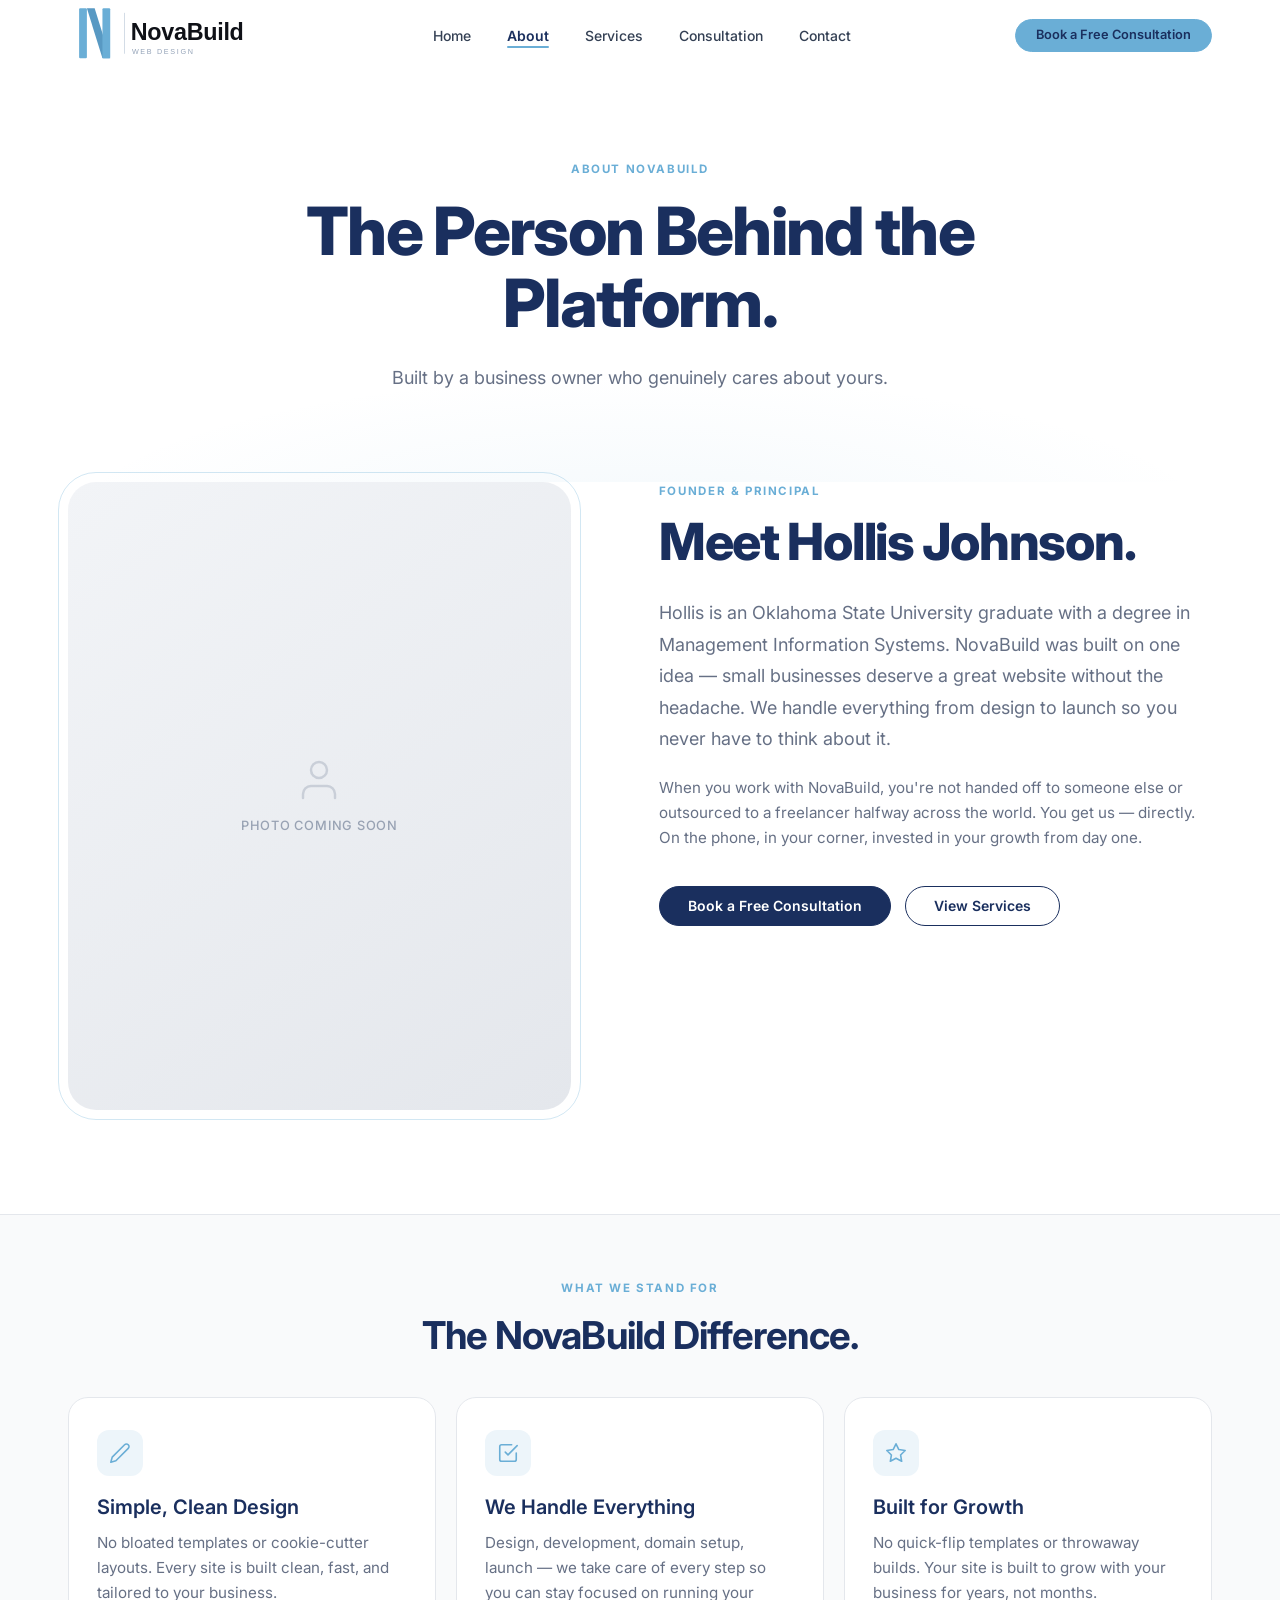
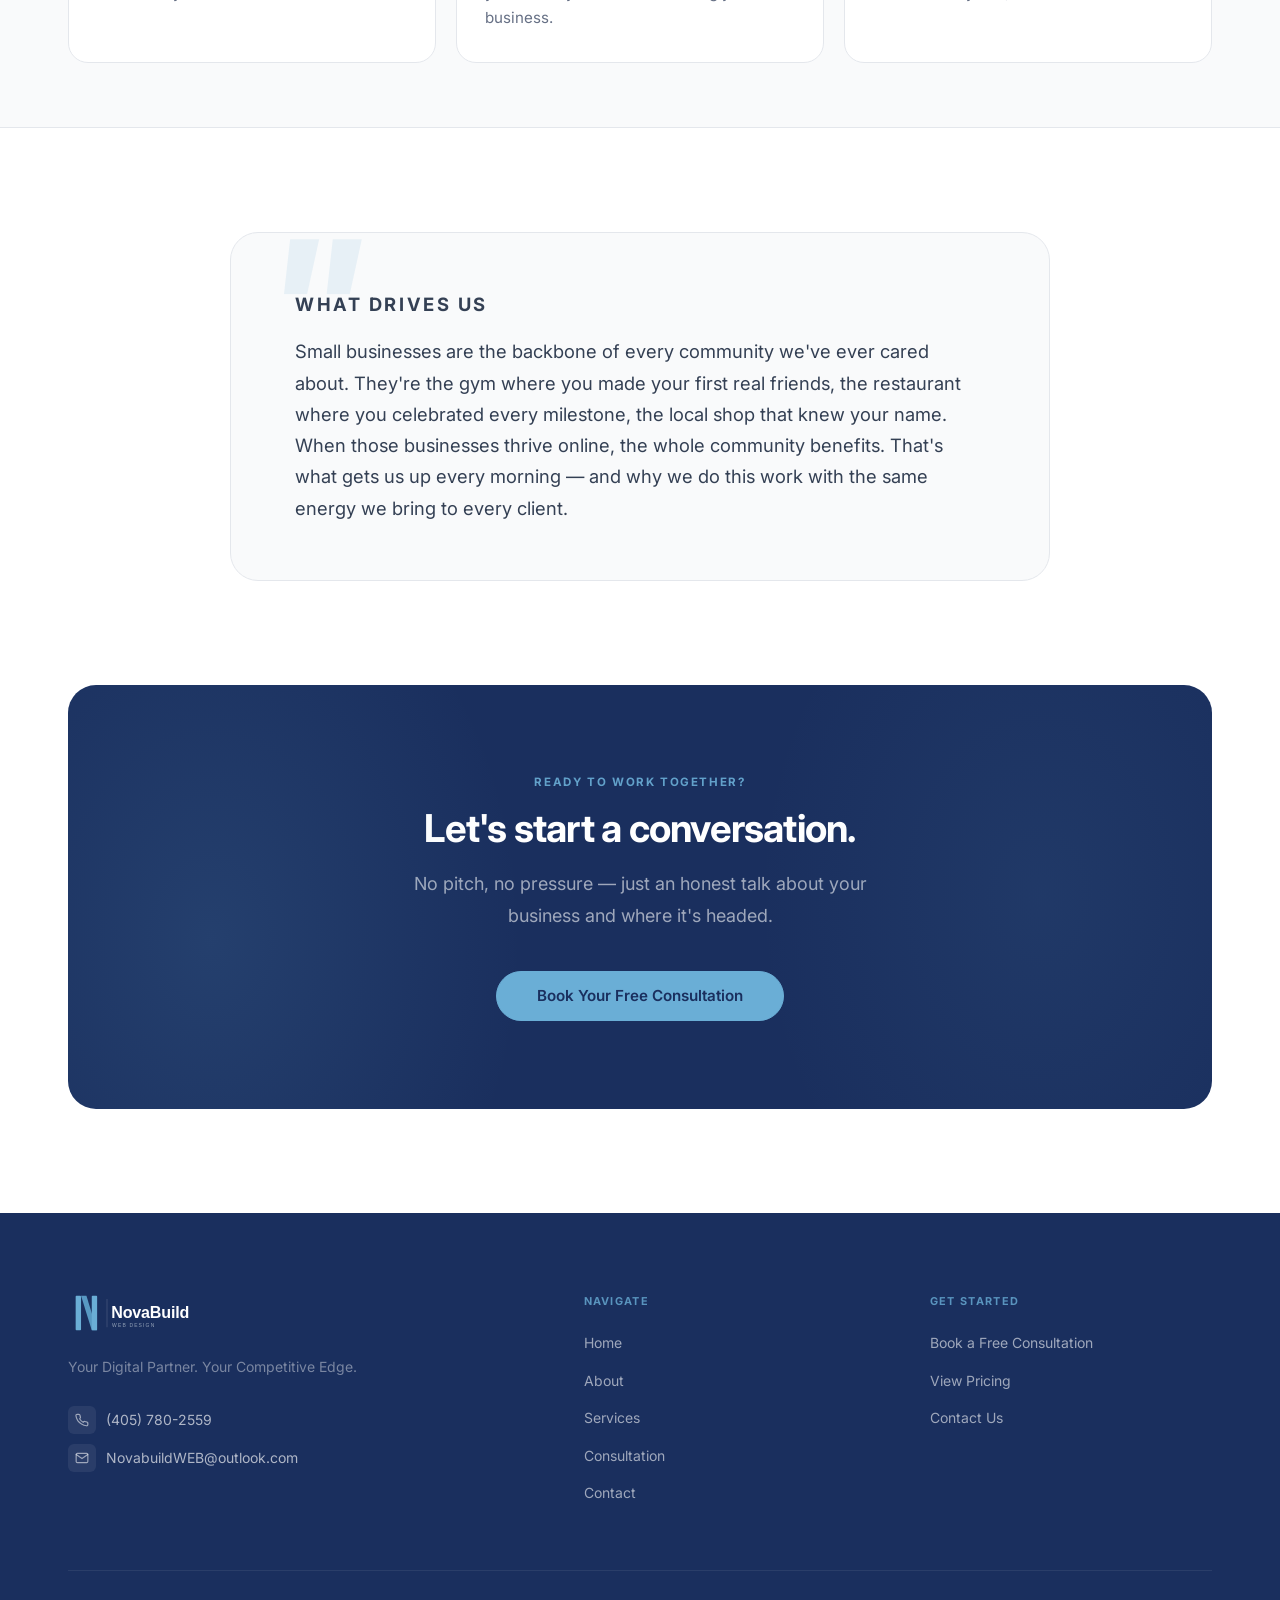
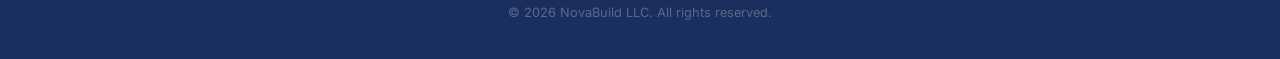
==== commit d3e8ea60: "Update pricing and messaging" ====
--- a/about.html
+++ b/about.html
@@ -94,10 +94,10 @@
           <!-- Content -->
           <div class="about-content fade-up delay-1">
             <p class="eyebrow">Founder &amp; Principal</p>
-            <h1>Hi, I'm Hollis Johnson.</h1>
+            <h1>Meet Hollis Johnson.</h1>
 
             <p class="body-lg">
-              I'm an Oklahoma State University graduate with a degree in Management
+              Hollis is an Oklahoma State University graduate with a degree in Management
               Information Systems. NovaBuild was built on one idea — small businesses
               deserve a great website without the headache. We handle everything from
               design to launch so you never have to think about it.
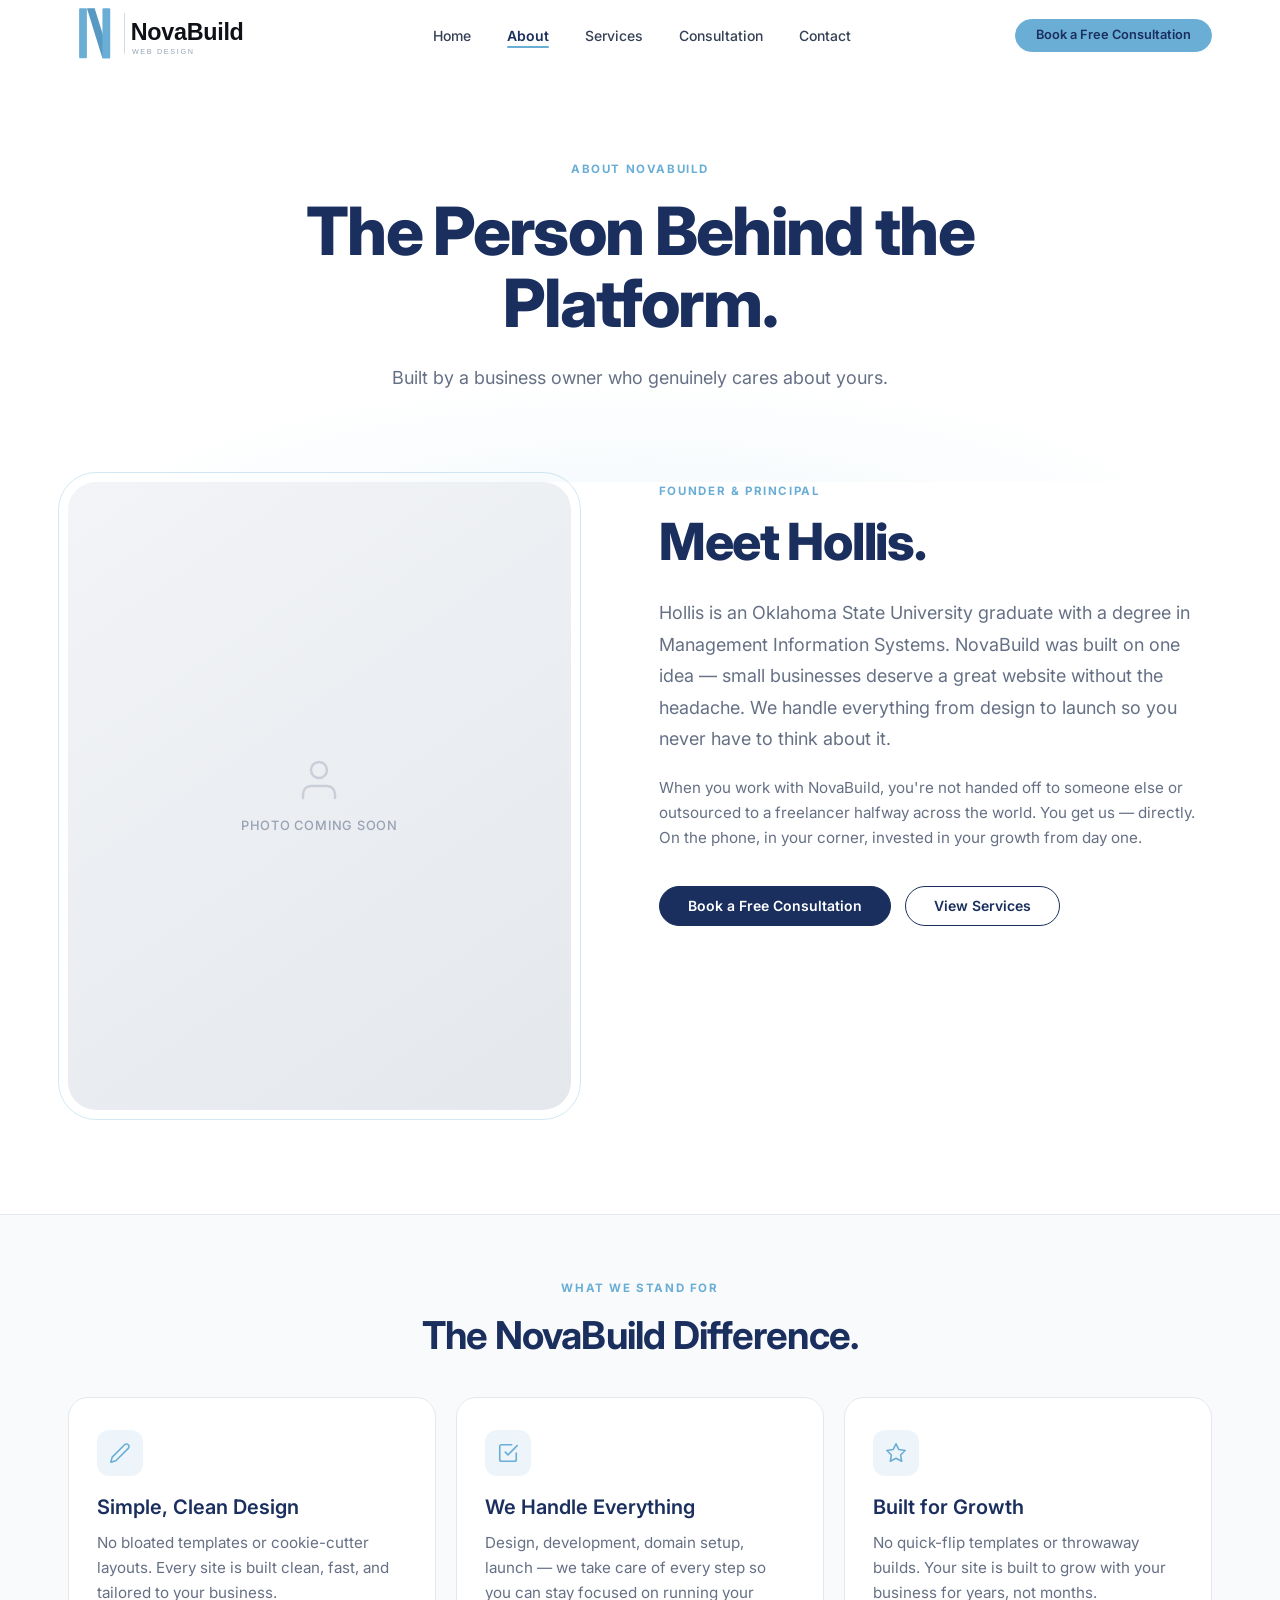
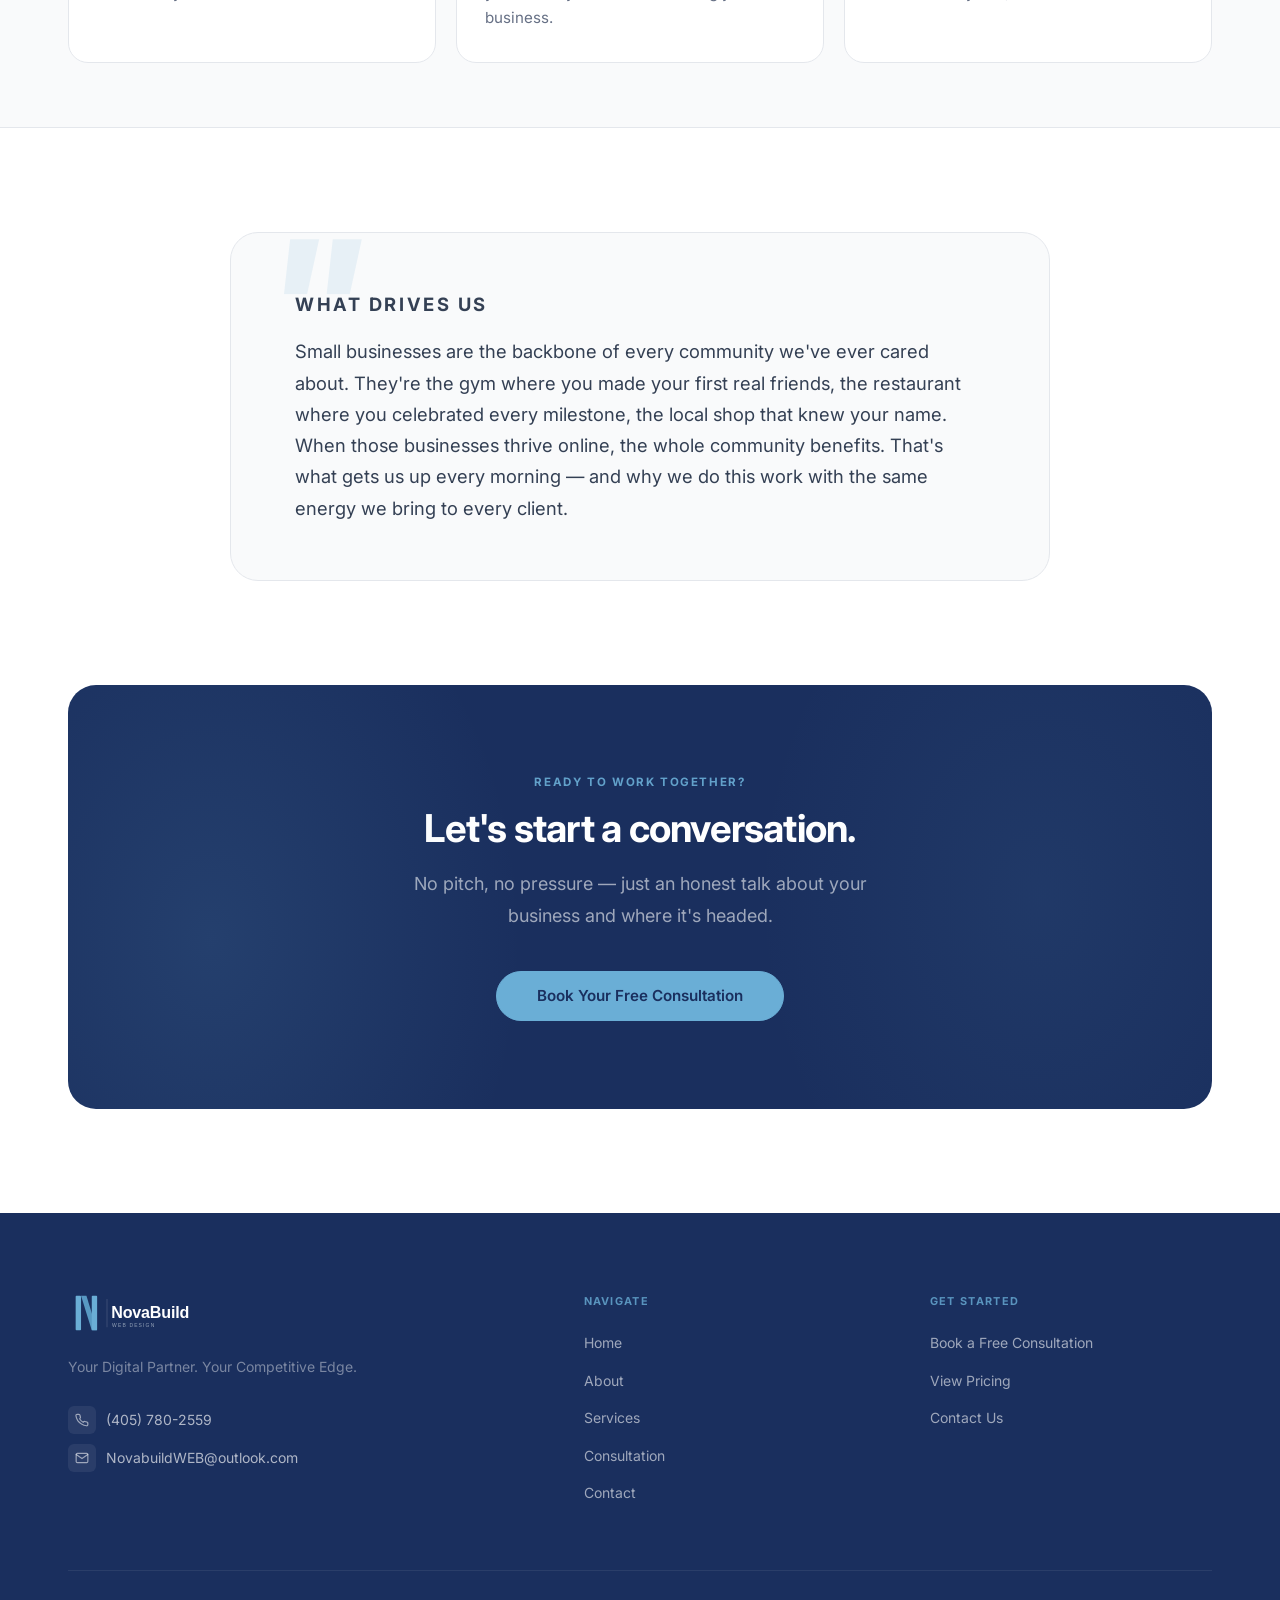
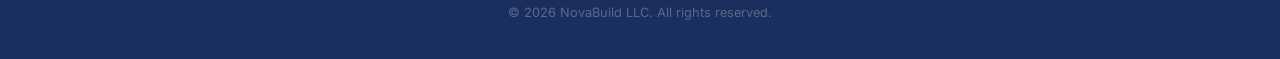
==== commit 40c0e944: "update" ====
--- a/about.html
+++ b/about.html
@@ -77,7 +77,7 @@
             <div class="about-photo-frame reveal-scale">
               <img
                 src="images/hollis.jpg"
-                alt="Hollis Johnson, Founder of NovaBuild"
+                alt="Hollis, Founder of NovaBuild"
                 onerror="this.style.display='none';this.nextElementSibling.style.display='flex';"
               >
               <div class="about-photo-placeholder" style="display:none;">
@@ -94,7 +94,7 @@
           <!-- Content -->
           <div class="about-content fade-up delay-1">
             <p class="eyebrow">Founder &amp; Principal</p>
-            <h1>Meet Hollis Johnson.</h1>
+            <h1>Meet Hollis.</h1>
 
             <p class="body-lg">
               Hollis is an Oklahoma State University graduate with a degree in Management
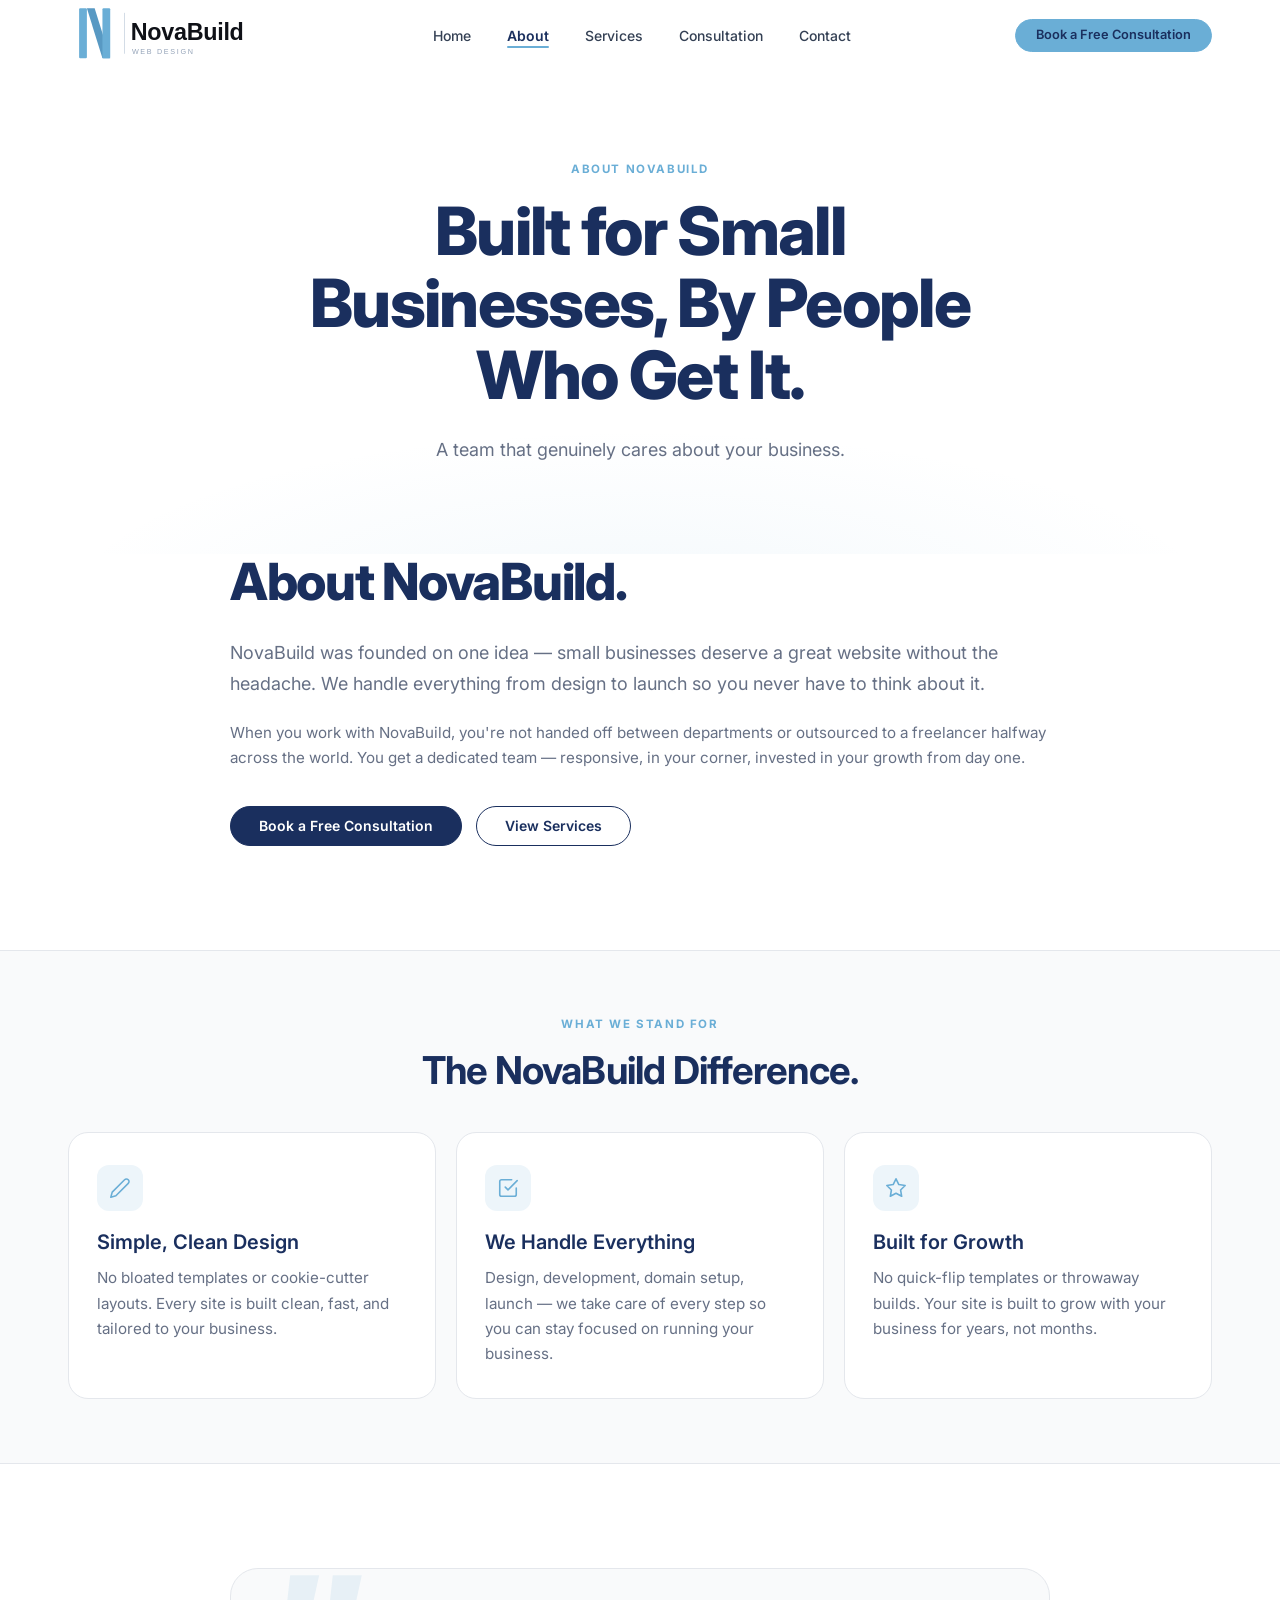
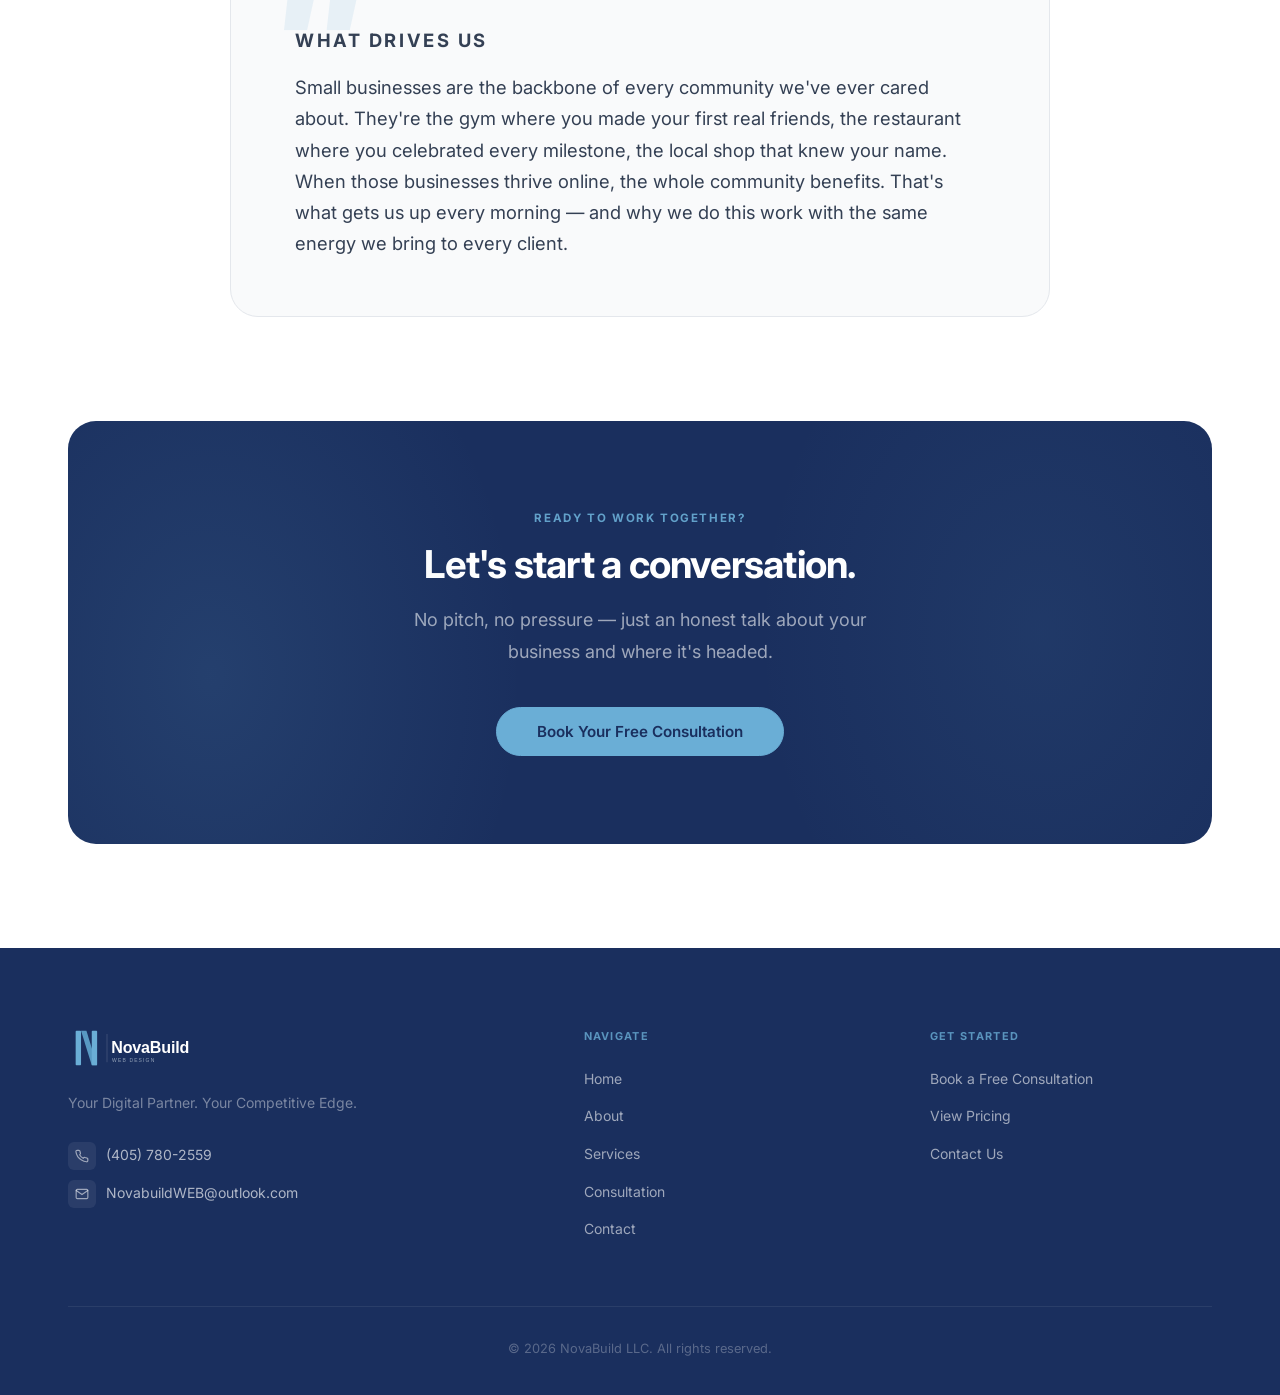
==== commit 08722644: "update about page to team framing" ====
--- a/about.html
+++ b/about.html
@@ -60,52 +60,30 @@
     <!-- ═══ PAGE HERO ═══ -->
     <div class="page-hero">
       <p class="eyebrow fade-up">About NovaBuild</p>
-      <h1 class="fade-up delay-1">The Person Behind the Platform.</h1>
+      <h1 class="fade-up delay-1">Built for Small Businesses, By People Who Get It.</h1>
       <p class="body-lg fade-up delay-2">
-        Built by a business owner who genuinely cares about yours.
+        A team that genuinely cares about your business.
       </p>
     </div>
 
     <!-- ═══ ABOUT SECTION ═══ -->
     <section class="section" style="padding-top:0;">
       <div class="container">
-        <div class="about-grid">
-
-          <!-- Photo -->
-          <!-- reveal-scale on the frame: gentle 0.96→1 scale as photo enters view -->
-          <div class="about-photo-wrap">
-            <div class="about-photo-frame reveal-scale">
-              <img
-                src="images/hollis.jpg"
-                alt="Hollis, Founder of NovaBuild"
-                onerror="this.style.display='none';this.nextElementSibling.style.display='flex';"
-              >
-              <div class="about-photo-placeholder" style="display:none;">
-                <svg width="48" height="48" viewBox="0 0 24 24" fill="none" stroke="currentColor" stroke-width="1.25" stroke-linecap="round" stroke-linejoin="round">
-                  <path d="M20 21v-2a4 4 0 0 0-4-4H8a4 4 0 0 0-4 4v2"/>
-                  <circle cx="12" cy="7" r="4"/>
-                </svg>
-                <span>Photo Coming Soon</span>
-              </div>
-            </div>
-            <div class="about-accent-line" aria-hidden="true"></div>
-          </div>
+        <div class="about-grid" style="display:block;max-width:820px;margin:0 auto;">
 
           <!-- Content -->
           <div class="about-content fade-up delay-1">
-            <p class="eyebrow">Founder &amp; Principal</p>
-            <h1>Meet Hollis.</h1>
+            <h1>About NovaBuild.</h1>
 
             <p class="body-lg">
-              Hollis is an Oklahoma State University graduate with a degree in Management
-              Information Systems. NovaBuild was built on one idea — small businesses
-              deserve a great website without the headache. We handle everything from
-              design to launch so you never have to think about it.
-            </p>
-            <p class="body-md">
-              When you work with NovaBuild, you're not handed off to someone else or
-              outsourced to a freelancer halfway across the world. You get us — directly.
-              On the phone, in your corner, invested in your growth from day one.
+              NovaBuild was founded on one idea — small businesses deserve a great website
+              without the headache. We handle everything from design to launch so you never
+              have to think about it.
+            </p>
+            <p class="body-md">
+              When you work with NovaBuild, you're not handed off between departments or
+              outsourced to a freelancer halfway across the world. You get a dedicated team
+              — responsive, in your corner, invested in your growth from day one.
             </p>
 
             <div style="margin-top:36px;display:flex;gap:14px;flex-wrap:wrap;">
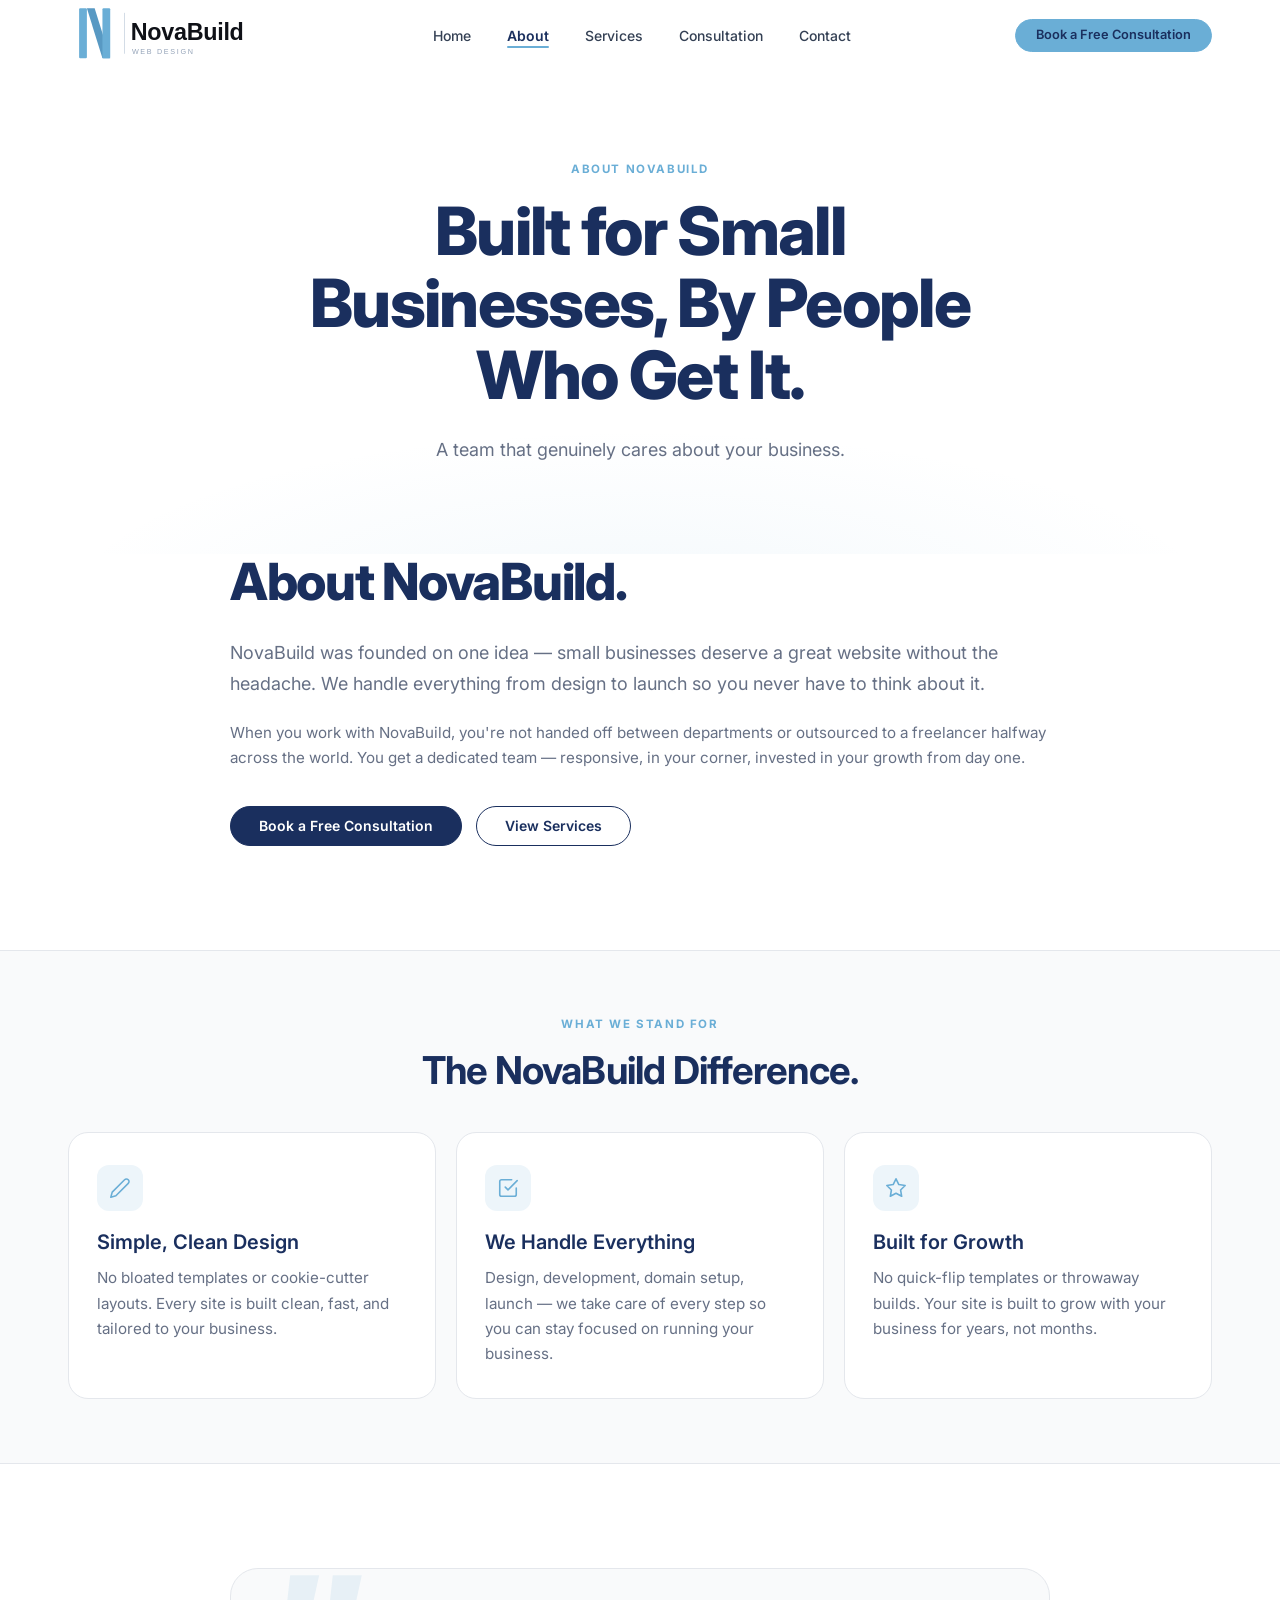
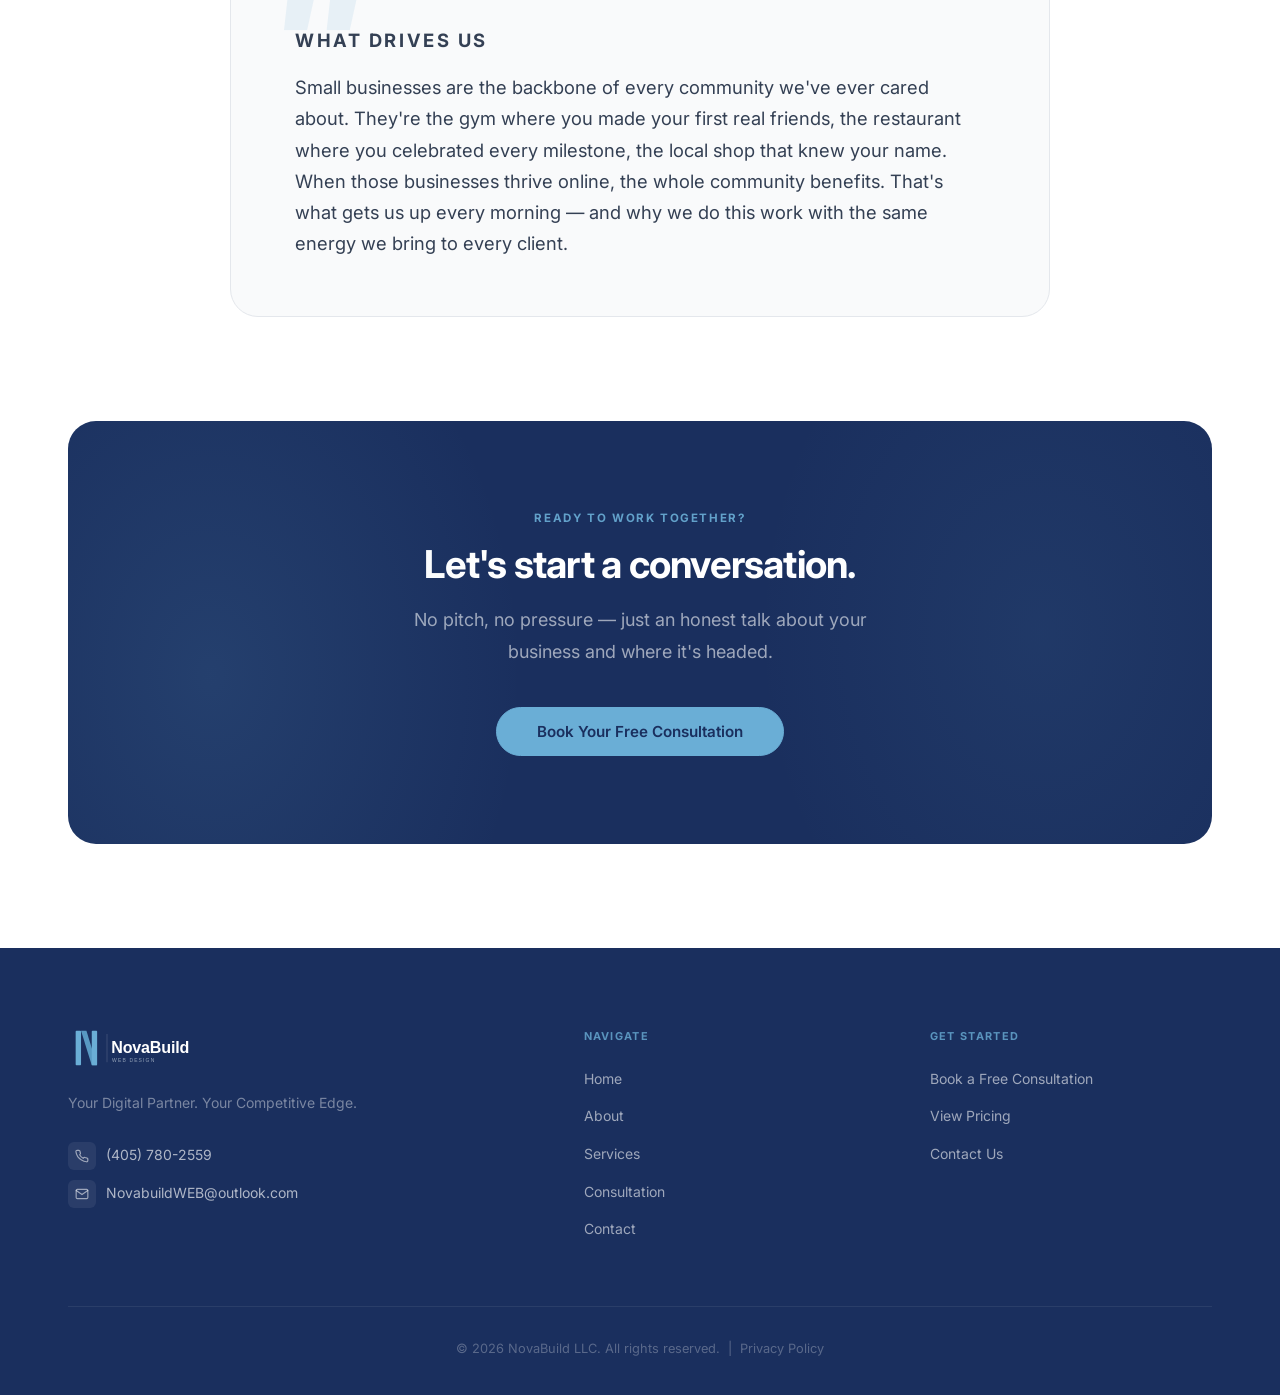
==== commit 326b686d: "add privacy policy" ====
--- a/about.html
+++ b/about.html
@@ -223,7 +223,7 @@
         </div>
       </div>
       <div class="footer-bottom">
-        <p>&copy; 2026 NovaBuild LLC. All rights reserved.</p>
+        <p>&copy; 2026 NovaBuild LLC. All rights reserved. &nbsp;|&nbsp; <a href="privacy.html">Privacy Policy</a></p>
       </div>
     </div>
   </footer>
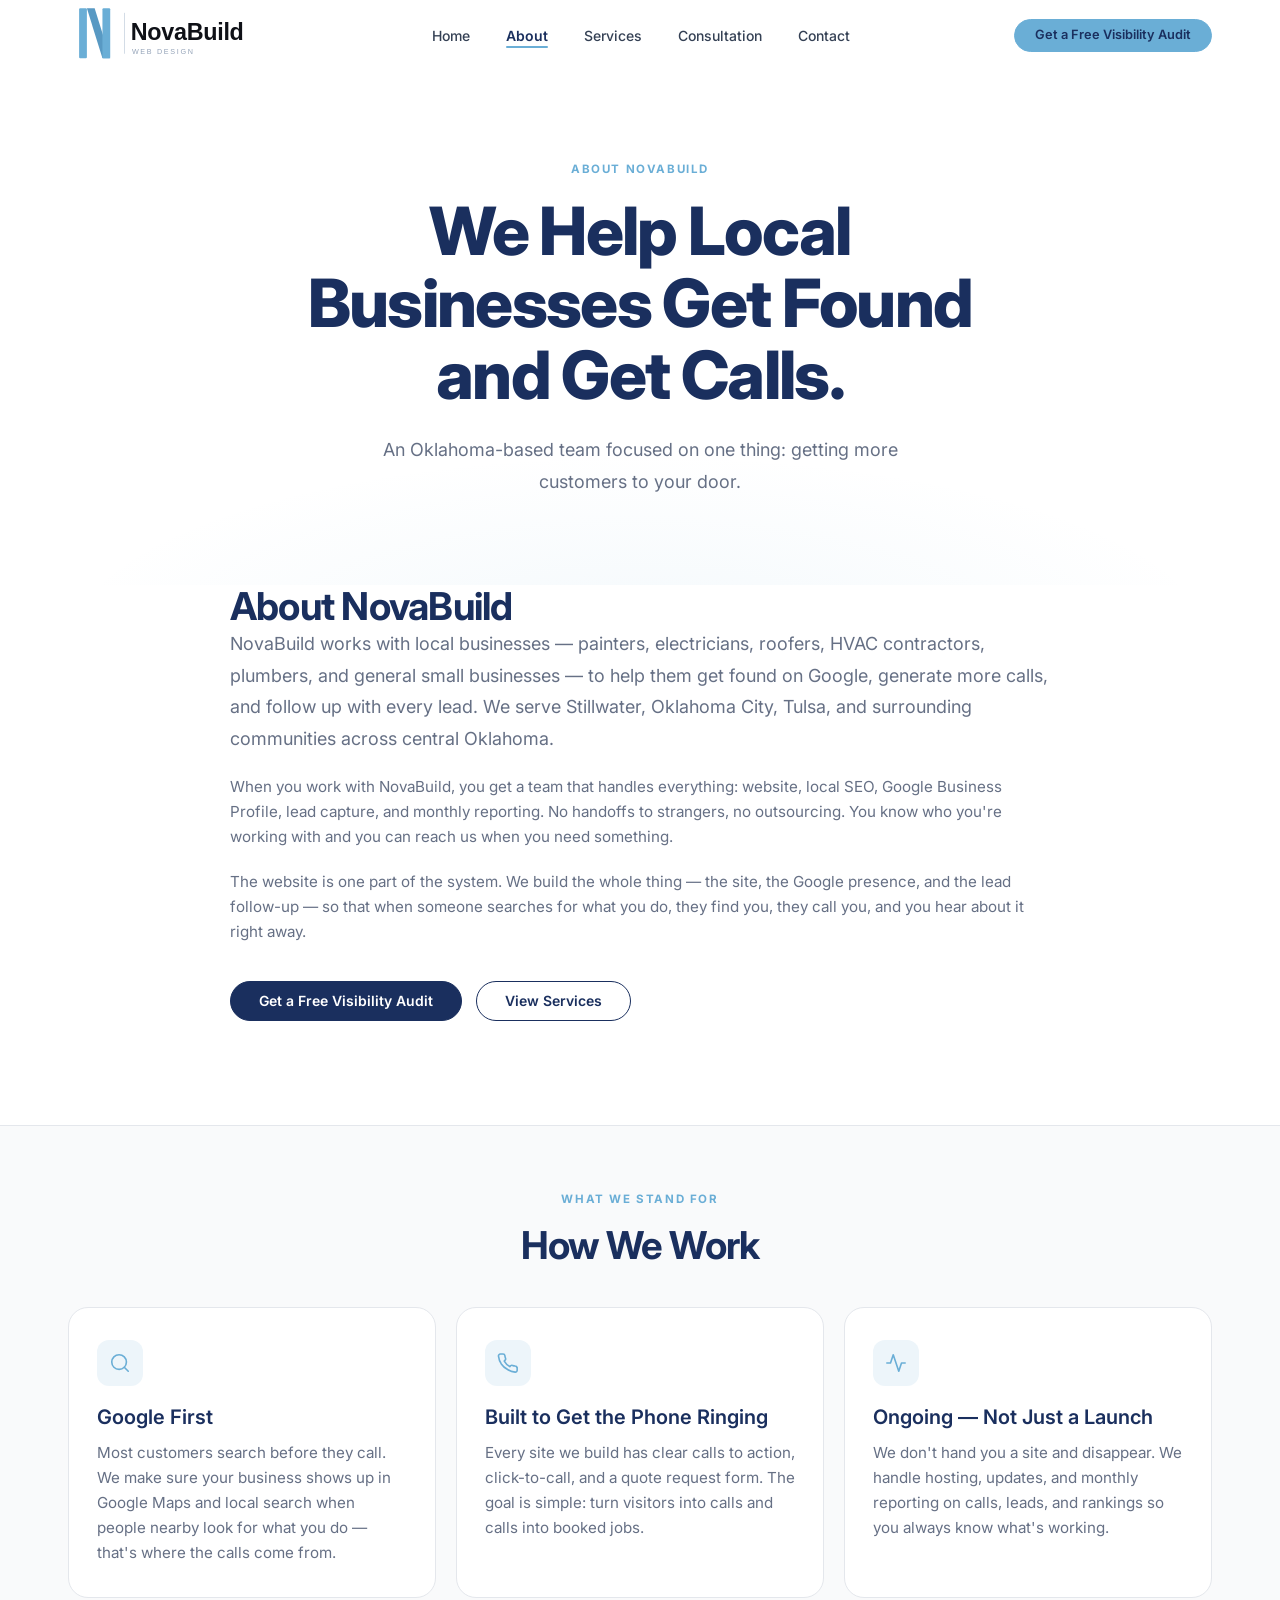
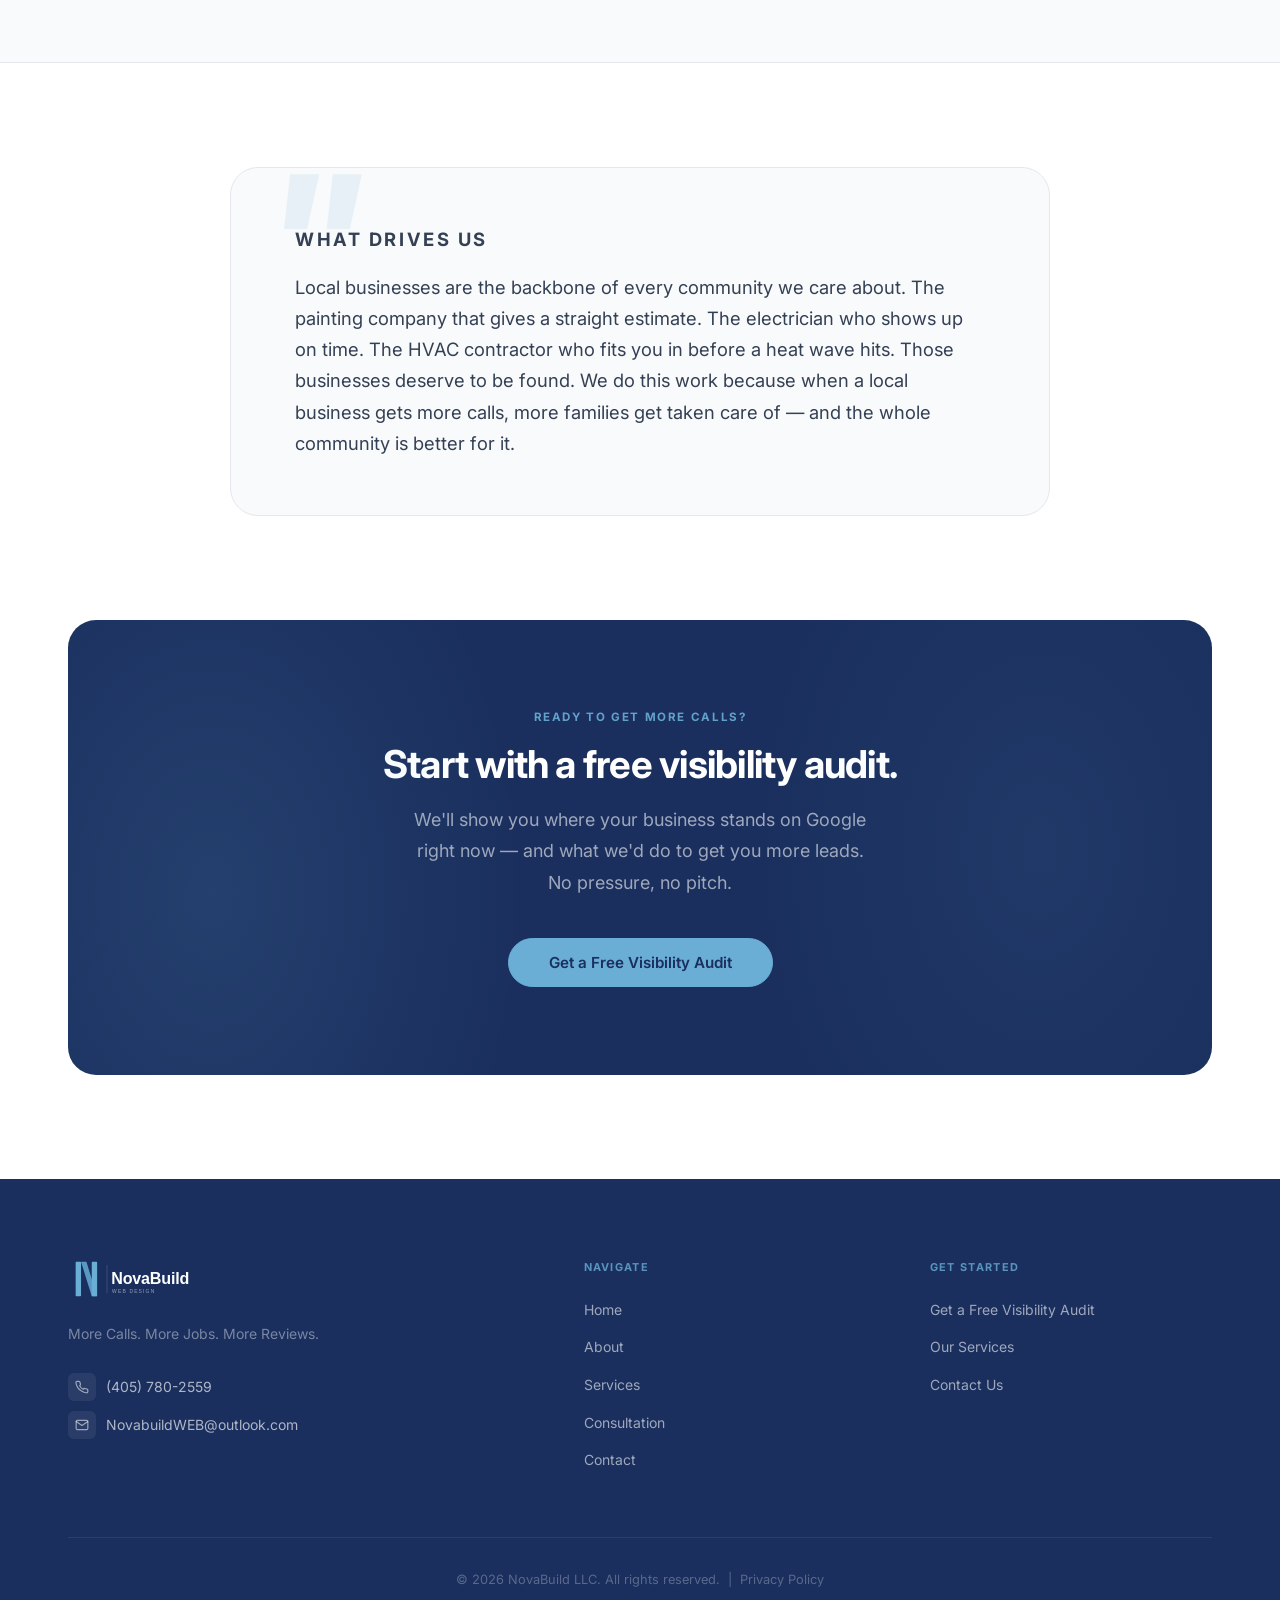
==== commit fe8f1132: "Strategy reset — shift from web design product to lead gen system for trades - New positioning: loca" ====
--- a/about.html
+++ b/about.html
@@ -2,13 +2,14 @@
 <html lang="en">
 <head>
   <meta charset="UTF-8">
+  <!-- TODO: add Google Search Console verification meta tag here -->
   <meta name="viewport" content="width=device-width, initial-scale=1.0">
-  <title>NovaBuild | About | Web Design Stillwater OK</title>
-  <meta name="description" content="Meet the team behind NovaBuild — Oklahoma-based web designers helping small businesses get online and grow. No handoffs, no outsourcing. Just real results.">
+  <title>NovaBuild | About | Local SEO &amp; Web Design for Trades in Stillwater, OKC &amp; Tulsa</title>
+  <meta name="description" content="NovaBuild is an Oklahoma-based team helping trades and local businesses get more calls from Google. We handle local SEO, websites, and lead follow-up for businesses in Stillwater, Oklahoma City, and Tulsa.">
   <meta property="og:type" content="website">
   <meta property="og:url" content="https://novabuildweb.com/about">
-  <meta property="og:title" content="NovaBuild | About | Web Design Stillwater OK">
-  <meta property="og:description" content="Meet the team behind NovaBuild — Oklahoma-based web designers helping small businesses get online and grow. No handoffs, no outsourcing. Just real results.">
+  <meta property="og:title" content="NovaBuild | About | Local SEO &amp; Web Design for Trades in Stillwater, OKC &amp; Tulsa">
+  <meta property="og:description" content="NovaBuild is an Oklahoma-based team helping trades and local businesses get more calls from Google. We handle local SEO, websites, and lead follow-up for businesses in Stillwater, Oklahoma City, and Tulsa.">
   <link rel="preconnect" href="https://fonts.googleapis.com">
   <link rel="preconnect" href="https://fonts.gstatic.com" crossorigin>
   <link href="https://fonts.googleapis.com/css2?family=Inter:ital,wght@0,300;0,400;0,500;0,600;0,700;0,800;1,400;1,700&display=swap" rel="stylesheet">
@@ -36,7 +37,7 @@
         <li><a href="contact.html">Contact</a></li>
       </ul>
       <div class="nav-right">
-        <a href="consultation.html" class="btn btn-gold btn-sm">Book a Free Consultation</a>
+        <a href="consultation.html" class="btn btn-gold btn-sm">Get a Free Visibility Audit</a>
         <button class="hamburger" id="hamburger" aria-label="Toggle menu" aria-expanded="false">
           <span></span><span></span><span></span>
         </button>
@@ -51,7 +52,7 @@
     <a href="consultation.html">Consultation</a>
     <a href="contact.html">Contact</a>
     <div class="mobile-menu-cta">
-      <a href="consultation.html" class="btn btn-gold" style="width:100%;">Book a Free Consultation</a>
+      <a href="consultation.html" class="btn btn-gold" style="width:100%;">Get a Free Visibility Audit</a>
     </div>
   </div>
 
@@ -60,9 +61,9 @@
     <!-- ═══ PAGE HERO ═══ -->
     <div class="page-hero">
       <p class="eyebrow fade-up">About NovaBuild</p>
-      <h1 class="fade-up delay-1">Built for Small Businesses, By People Who Get It.</h1>
+      <h1 class="fade-up delay-1">We Help Local Businesses Get Found and Get Calls.</h1>
       <p class="body-lg fade-up delay-2">
-        A team that genuinely cares about your business.
+        An Oklahoma-based team focused on one thing: getting more customers to your door.
       </p>
     </div>
 
@@ -70,28 +71,29 @@
     <section class="section" style="padding-top:0;">
       <div class="container">
         <div class="about-grid" style="display:block;max-width:820px;margin:0 auto;">
-
-          <!-- Content -->
           <div class="about-content fade-up delay-1">
-            <h1>About NovaBuild.</h1>
-
+            <h2>About NovaBuild</h2>
             <p class="body-lg">
-              NovaBuild was founded on one idea — small businesses deserve a great website
-              without the headache. We handle everything from design to launch so you never
-              have to think about it.
-            </p>
-            <p class="body-md">
-              When you work with NovaBuild, you're not handed off between departments or
-              outsourced to a freelancer halfway across the world. You get a dedicated team
-              — responsive, in your corner, invested in your growth from day one.
-            </p>
-
+              NovaBuild works with local businesses — painters, electricians, roofers, HVAC contractors,
+              plumbers, and general small businesses — to help them get found on Google, generate more calls,
+              and follow up with every lead. We serve Stillwater, Oklahoma City, Tulsa, and surrounding
+              communities across central Oklahoma.
+            </p>
+            <p class="body-md">
+              When you work with NovaBuild, you get a team that handles everything: website, local SEO,
+              Google Business Profile, lead capture, and monthly reporting. No handoffs to strangers, no
+              outsourcing. You know who you're working with and you can reach us when you need something.
+            </p>
+            <p class="body-md">
+              The website is one part of the system. We build the whole thing — the site, the Google
+              presence, and the lead follow-up — so that when someone searches for what you do,
+              they find you, they call you, and you hear about it right away.
+            </p>
             <div style="margin-top:36px;display:flex;gap:14px;flex-wrap:wrap;">
-              <a href="consultation.html" class="btn btn-primary">Book a Free Consultation</a>
+              <a href="consultation.html" class="btn btn-primary">Get a Free Visibility Audit</a>
               <a href="services.html" class="btn btn-outline">View Services</a>
             </div>
           </div>
-
         </div>
       </div>
     </section>
@@ -101,66 +103,64 @@
       <div class="container">
         <div class="section-header text-center mb-10">
           <p class="eyebrow mb-4 fade-up">What We Stand For</p>
-          <h2 class="fade-up delay-1">The NovaBuild Difference.</h2>
+          <h2 class="fade-up delay-1">How We Work</h2>
         </div>
         <div class="value-cards">
 
           <div class="value-card fade-up delay-1">
             <div class="value-card-icon" aria-hidden="true">
               <svg width="22" height="22" viewBox="0 0 24 24" fill="none" stroke="currentColor" stroke-width="1.75" stroke-linecap="round" stroke-linejoin="round">
-                <path d="M17 3a2.828 2.828 0 1 1 4 4L7.5 20.5 2 22l1.5-5.5L17 3z"/>
+                <circle cx="11" cy="11" r="8"/><line x1="21" y1="21" x2="16.65" y2="16.65"/>
               </svg>
             </div>
-            <h3>Simple, Clean Design</h3>
-            <p class="body-md">
-              No bloated templates or cookie-cutter layouts. Every site is built
-              clean, fast, and tailored to your business.
+            <h3>Google First</h3>
+            <p class="body-md">
+              Most customers search before they call. We make sure your business shows up in Google Maps
+              and local search when people nearby look for what you do — that's where the calls come from.
             </p>
           </div>
 
           <div class="value-card fade-up delay-2">
             <div class="value-card-icon" aria-hidden="true">
               <svg width="22" height="22" viewBox="0 0 24 24" fill="none" stroke="currentColor" stroke-width="1.75" stroke-linecap="round" stroke-linejoin="round">
-                <polyline points="9 11 12 14 22 4"/>
-                <path d="M21 12v7a2 2 0 0 1-2 2H5a2 2 0 0 1-2-2V5a2 2 0 0 1 2-2h11"/>
+                <path d="M22 16.92v3a2 2 0 0 1-2.18 2 19.79 19.79 0 0 1-8.63-3.07A19.5 19.5 0 0 1 4.69 13 19.79 19.79 0 0 1 1.61 4.45 2 2 0 0 1 3.6 2.25h3a2 2 0 0 1 2 1.72c.127.96.361 1.903.7 2.81a2 2 0 0 1-.45 2.11L7.91 9.91a16 16 0 0 0 6.06 6.06l.92-.92a2 2 0 0 1 2.11-.45c.907.339 1.85.573 2.81.7A2 2 0 0 1 21.75 17.5z"/>
               </svg>
             </div>
-            <h3>We Handle Everything</h3>
-            <p class="body-md">
-              Design, development, domain setup, launch — we take care of every step
-              so you can stay focused on running your business.
+            <h3>Built to Get the Phone Ringing</h3>
+            <p class="body-md">
+              Every site we build has clear calls to action, click-to-call, and a quote request form.
+              The goal is simple: turn visitors into calls and calls into booked jobs.
             </p>
           </div>
 
           <div class="value-card fade-up delay-3">
             <div class="value-card-icon" aria-hidden="true">
               <svg width="22" height="22" viewBox="0 0 24 24" fill="none" stroke="currentColor" stroke-width="1.75" stroke-linecap="round" stroke-linejoin="round">
-                <polygon points="12 2 15.09 8.26 22 9.27 17 14.14 18.18 21.02 12 17.77 5.82 21.02 7 14.14 2 9.27 8.91 8.26 12 2"/>
+                <polyline points="22 12 18 12 15 21 9 3 6 12 2 12"/>
               </svg>
             </div>
-            <h3>Built for Growth</h3>
-            <p class="body-md">
-              No quick-flip templates or throwaway builds. Your site is built to
-              grow with your business for years, not months.
-            </p>
-          </div>
-
-        </div>
-      </div>
-    </section>
-
-    <!-- ═══ WHAT DRIVES ME ═══ -->
+            <h3>Ongoing — Not Just a Launch</h3>
+            <p class="body-md">
+              We don't hand you a site and disappear. We handle hosting, updates, and monthly reporting
+              on calls, leads, and rankings so you always know what's working.
+            </p>
+          </div>
+
+        </div>
+      </div>
+    </section>
+
+    <!-- ═══ WHAT DRIVES US ═══ -->
     <section class="section">
       <div class="container">
         <div class="drives-block fade-up" style="max-width:820px;margin:0 auto;">
           <p class="eyebrow mb-4">What Drives Us</p>
           <p>
-            Small businesses are the backbone of every community we've ever cared about.
-            They're the gym where you made your first real friends, the restaurant where
-            you celebrated every milestone, the local shop that knew your name. When those
-            businesses thrive online, the whole community benefits. That's what gets us
-            up every morning — and why we do this work with the same energy we bring
-            to every client.
+            Local businesses are the backbone of every community we care about.
+            The painting company that gives a straight estimate. The electrician who shows up on time.
+            The HVAC contractor who fits you in before a heat wave hits. Those businesses deserve to be found.
+            We do this work because when a local business gets more calls, more families get taken care of —
+            and the whole community is better for it.
           </p>
         </div>
       </div>
@@ -170,13 +170,13 @@
     <section class="section" style="padding-top:0;">
       <div class="container">
         <div class="cta-banner fade-up">
-          <p class="eyebrow">Ready to Work Together?</p>
-          <h2>Let's start a conversation.</h2>
+          <p class="eyebrow">Ready to Get More Calls?</p>
+          <h2>Start with a free visibility audit.</h2>
           <p class="body-lg">
-            No pitch, no pressure — just an honest talk about your business
-            and where it's headed.
+            We'll show you where your business stands on Google right now —
+            and what we'd do to get you more leads. No pressure, no pitch.
           </p>
-          <a href="consultation.html" class="btn btn-gold btn-lg">Book Your Free Consultation</a>
+          <a href="consultation.html" class="btn btn-gold btn-lg">Get a Free Visibility Audit</a>
         </div>
       </div>
     </section>
@@ -189,7 +189,7 @@
       <div class="footer-grid">
         <div class="footer-brand">
           <a href="#top" class="footer-logo"><img src="images/logo-dark.svg" alt="NovaBuild"></a>
-          <p class="footer-tagline">Your Digital Partner. Your Competitive Edge.</p>
+          <p class="footer-tagline">More Calls. More Jobs. More Reviews.</p>
           <div class="footer-contact-item">
             <span class="footer-contact-icon">
               <svg width="14" height="14" viewBox="0 0 24 24" fill="none" stroke="currentColor" stroke-width="2" stroke-linecap="round" stroke-linejoin="round"><path d="M22 16.92v3a2 2 0 0 1-2.18 2 19.79 19.79 0 0 1-8.63-3.07A19.5 19.5 0 0 1 4.69 13 19.79 19.79 0 0 1 1.61 4.45 2 2 0 0 1 3.6 2.25h3a2 2 0 0 1 2 1.72c.127.96.361 1.903.7 2.81a2 2 0 0 1-.45 2.11L7.91 9.91a16 16 0 0 0 6.06 6.06l.92-.92a2 2 0 0 1 2.11-.45c.907.339 1.85.573 2.81.7A2 2 0 0 1 21.75 17.5z"/></svg>
@@ -208,7 +208,7 @@
           <ul class="footer-links">
             <li><a href="index.html">Home</a></li>
             <li><a href="about.html">About</a></li>
-                <li><a href="services.html">Services</a></li>
+            <li><a href="services.html">Services</a></li>
             <li><a href="consultation.html">Consultation</a></li>
             <li><a href="contact.html">Contact</a></li>
           </ul>
@@ -216,8 +216,8 @@
         <div>
           <p class="footer-heading">Get Started</p>
           <ul class="footer-links">
-            <li><a href="consultation.html">Book a Free Consultation</a></li>
-            <li><a href="services.html">View Pricing</a></li>
+            <li><a href="consultation.html">Get a Free Visibility Audit</a></li>
+            <li><a href="services.html">Our Services</a></li>
             <li><a href="contact.html">Contact Us</a></li>
           </ul>
         </div>
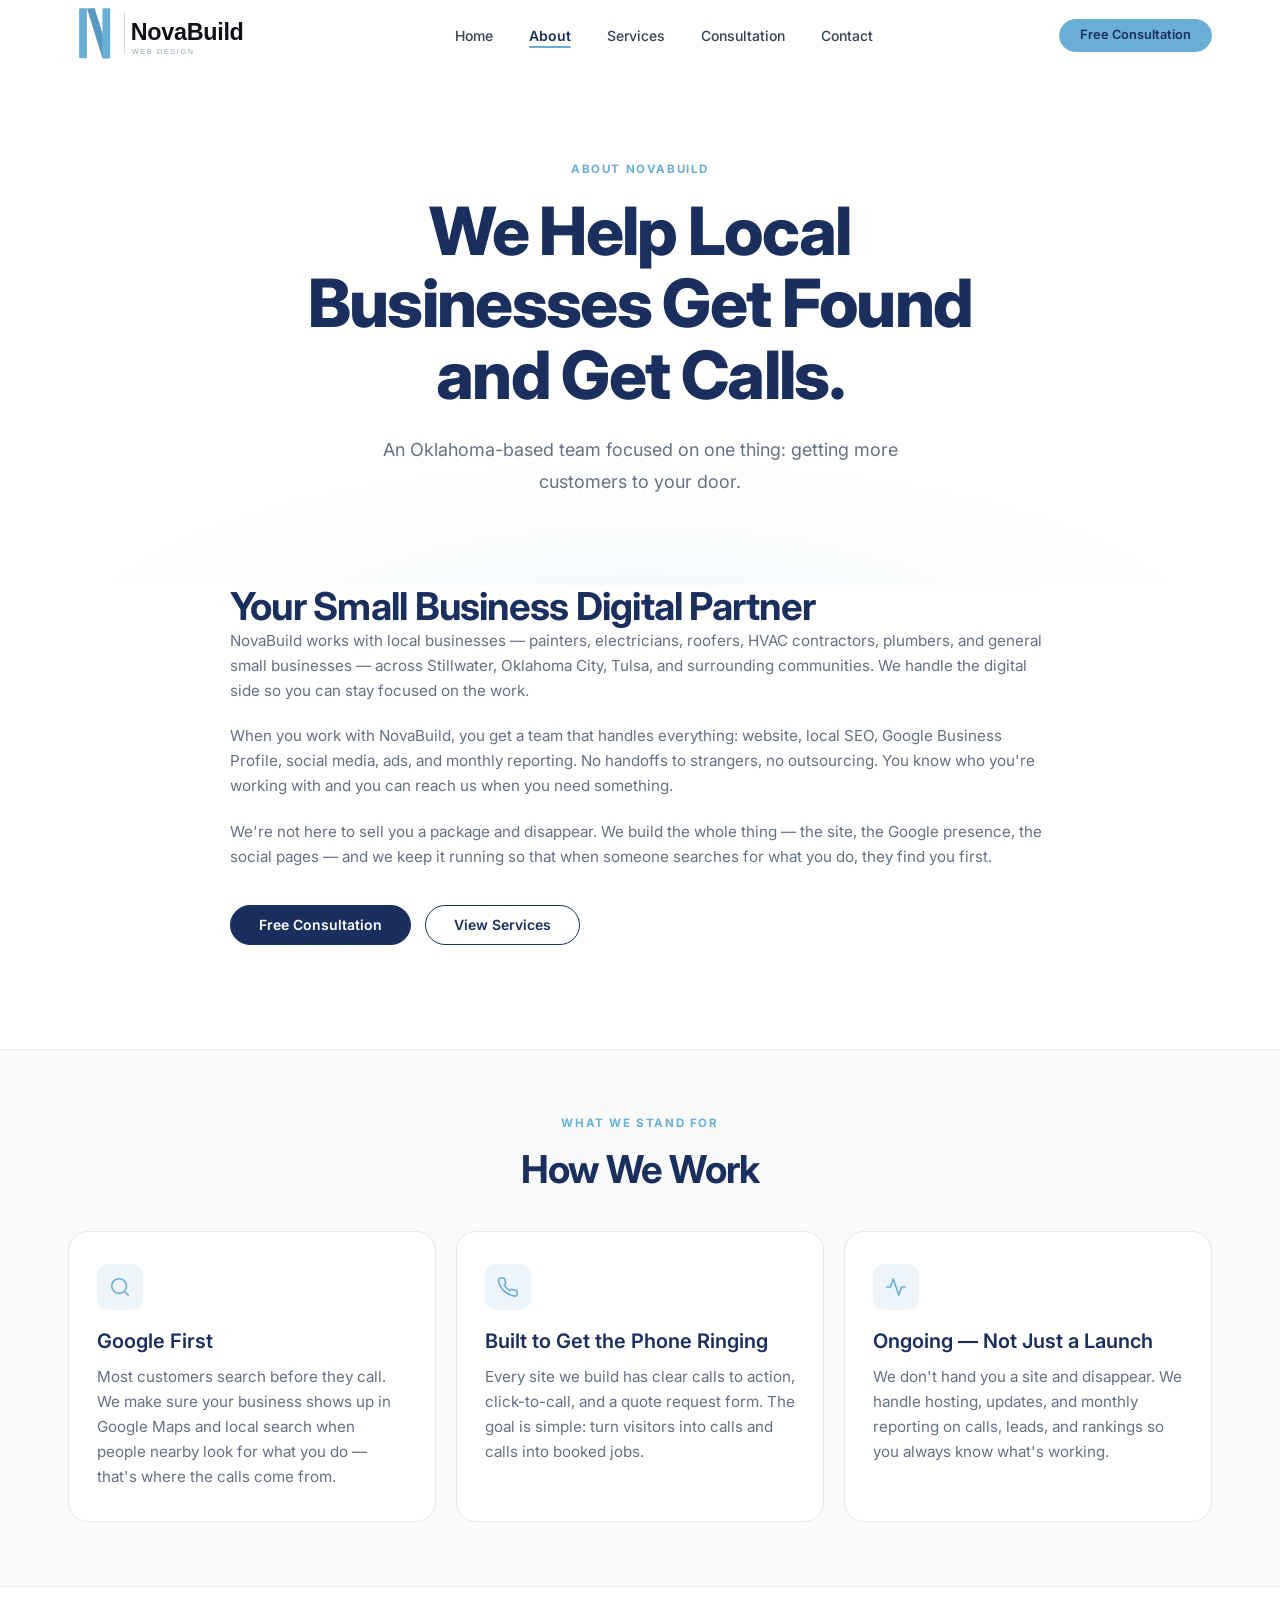
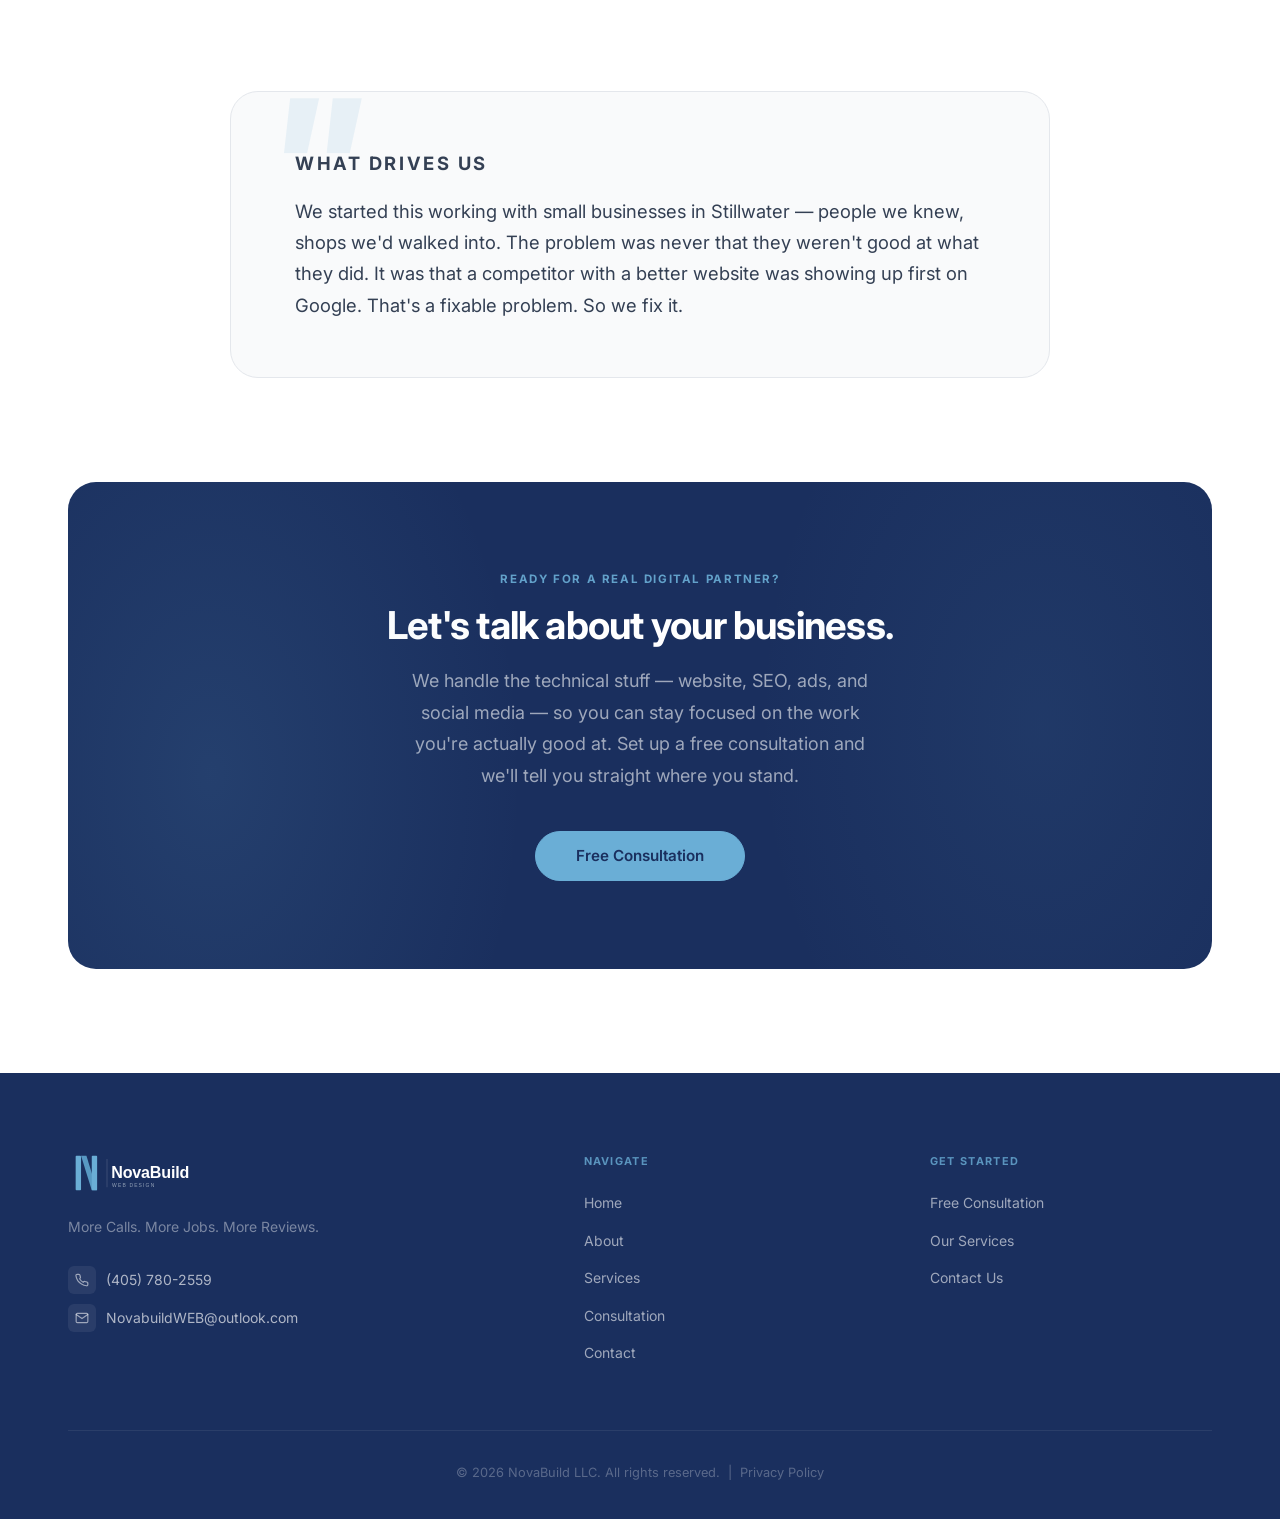
==== commit c519285a: "Content and positioning reset — small business partner framing - Replace all "Get a Free Visibility " ====
--- a/about.html
+++ b/about.html
@@ -37,7 +37,7 @@
         <li><a href="contact.html">Contact</a></li>
       </ul>
       <div class="nav-right">
-        <a href="consultation.html" class="btn btn-gold btn-sm">Get a Free Visibility Audit</a>
+        <a href="consultation.html" class="btn btn-gold btn-sm">Free Consultation</a>
         <button class="hamburger" id="hamburger" aria-label="Toggle menu" aria-expanded="false">
           <span></span><span></span><span></span>
         </button>
@@ -52,7 +52,7 @@
     <a href="consultation.html">Consultation</a>
     <a href="contact.html">Contact</a>
     <div class="mobile-menu-cta">
-      <a href="consultation.html" class="btn btn-gold" style="width:100%;">Get a Free Visibility Audit</a>
+      <a href="consultation.html" class="btn btn-gold" style="width:100%;">Free Consultation</a>
     </div>
   </div>
 
@@ -70,27 +70,26 @@
     <!-- ═══ ABOUT SECTION ═══ -->
     <section class="section" style="padding-top:0;">
       <div class="container">
-        <div class="about-grid" style="display:block;max-width:820px;margin:0 auto;">
+        <div style="max-width:820px;margin:0 auto;">
           <div class="about-content fade-up delay-1">
-            <h2>About NovaBuild</h2>
-            <p class="body-lg">
+            <h2>Your Small Business Digital Partner</h2>
+            <p class="body-md">
               NovaBuild works with local businesses — painters, electricians, roofers, HVAC contractors,
-              plumbers, and general small businesses — to help them get found on Google, generate more calls,
-              and follow up with every lead. We serve Stillwater, Oklahoma City, Tulsa, and surrounding
-              communities across central Oklahoma.
+              plumbers, and general small businesses — across Stillwater, Oklahoma City, Tulsa, and
+              surrounding communities. We handle the digital side so you can stay focused on the work.
             </p>
             <p class="body-md">
               When you work with NovaBuild, you get a team that handles everything: website, local SEO,
-              Google Business Profile, lead capture, and monthly reporting. No handoffs to strangers, no
+              Google Business Profile, social media, ads, and monthly reporting. No handoffs to strangers, no
               outsourcing. You know who you're working with and you can reach us when you need something.
             </p>
             <p class="body-md">
-              The website is one part of the system. We build the whole thing — the site, the Google
-              presence, and the lead follow-up — so that when someone searches for what you do,
-              they find you, they call you, and you hear about it right away.
+              We're not here to sell you a package and disappear. We build the whole thing — the site, the
+              Google presence, the social pages — and we keep it running so that when someone searches for
+              what you do, they find you first.
             </p>
             <div style="margin-top:36px;display:flex;gap:14px;flex-wrap:wrap;">
-              <a href="consultation.html" class="btn btn-primary">Get a Free Visibility Audit</a>
+              <a href="consultation.html" class="btn btn-primary">Free Consultation</a>
               <a href="services.html" class="btn btn-outline">View Services</a>
             </div>
           </div>
@@ -155,12 +154,10 @@
       <div class="container">
         <div class="drives-block fade-up" style="max-width:820px;margin:0 auto;">
           <p class="eyebrow mb-4">What Drives Us</p>
-          <p>
-            Local businesses are the backbone of every community we care about.
-            The painting company that gives a straight estimate. The electrician who shows up on time.
-            The HVAC contractor who fits you in before a heat wave hits. Those businesses deserve to be found.
-            We do this work because when a local business gets more calls, more families get taken care of —
-            and the whole community is better for it.
+          <p class="body-md">
+            We started this working with small businesses in Stillwater — people we knew, shops we'd walked into.
+            The problem was never that they weren't good at what they did. It was that a competitor with a better
+            website was showing up first on Google. That's a fixable problem. So we fix it.
           </p>
         </div>
       </div>
@@ -170,13 +167,12 @@
     <section class="section" style="padding-top:0;">
       <div class="container">
         <div class="cta-banner fade-up">
-          <p class="eyebrow">Ready to Get More Calls?</p>
-          <h2>Start with a free visibility audit.</h2>
+          <p class="eyebrow">Ready for a Real Digital Partner?</p>
+          <h2>Let's talk about your business.</h2>
           <p class="body-lg">
-            We'll show you where your business stands on Google right now —
-            and what we'd do to get you more leads. No pressure, no pitch.
+            We handle the technical stuff — website, SEO, ads, and social media — so you can stay focused on the work you're actually good at. Set up a free consultation and we'll tell you straight where you stand.
           </p>
-          <a href="consultation.html" class="btn btn-gold btn-lg">Get a Free Visibility Audit</a>
+          <a href="consultation.html" class="btn btn-gold btn-lg">Free Consultation</a>
         </div>
       </div>
     </section>
@@ -216,7 +212,7 @@
         <div>
           <p class="footer-heading">Get Started</p>
           <ul class="footer-links">
-            <li><a href="consultation.html">Get a Free Visibility Audit</a></li>
+            <li><a href="consultation.html">Free Consultation</a></li>
             <li><a href="services.html">Our Services</a></li>
             <li><a href="contact.html">Contact Us</a></li>
           </ul>
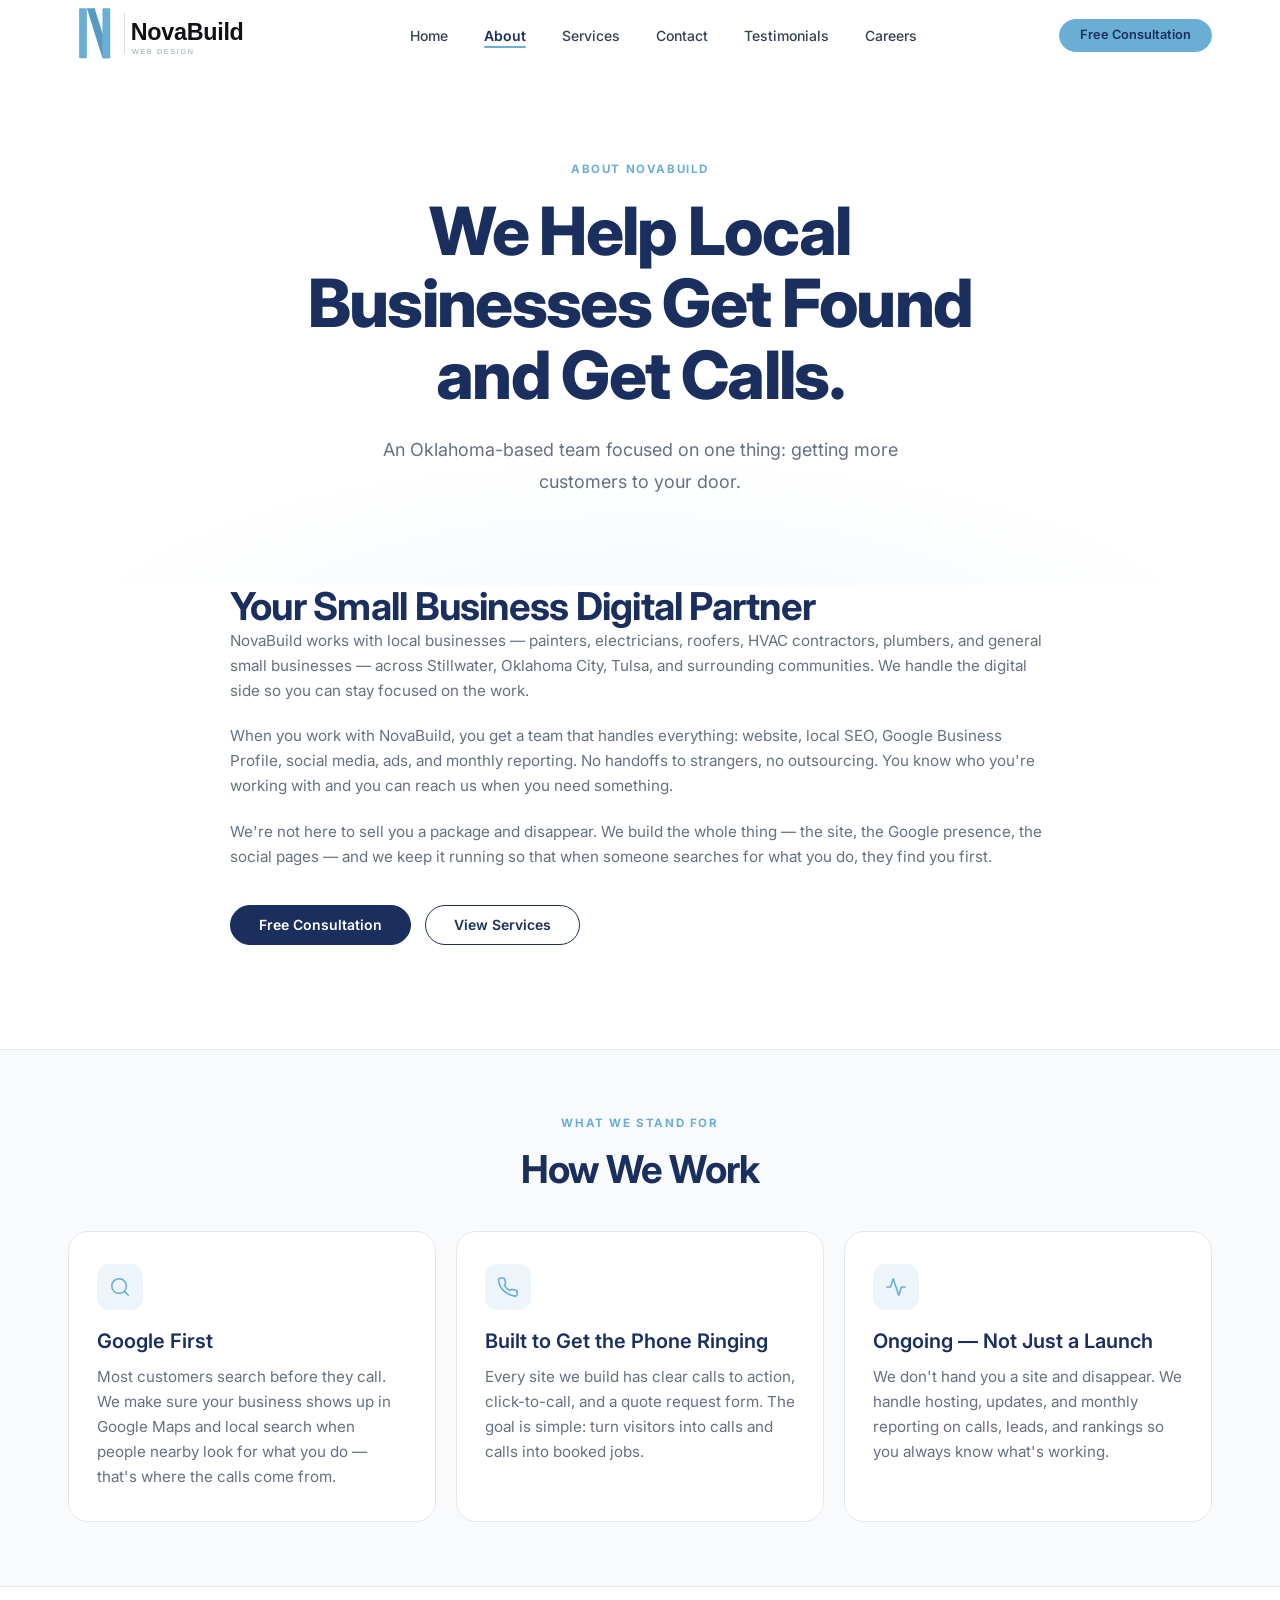
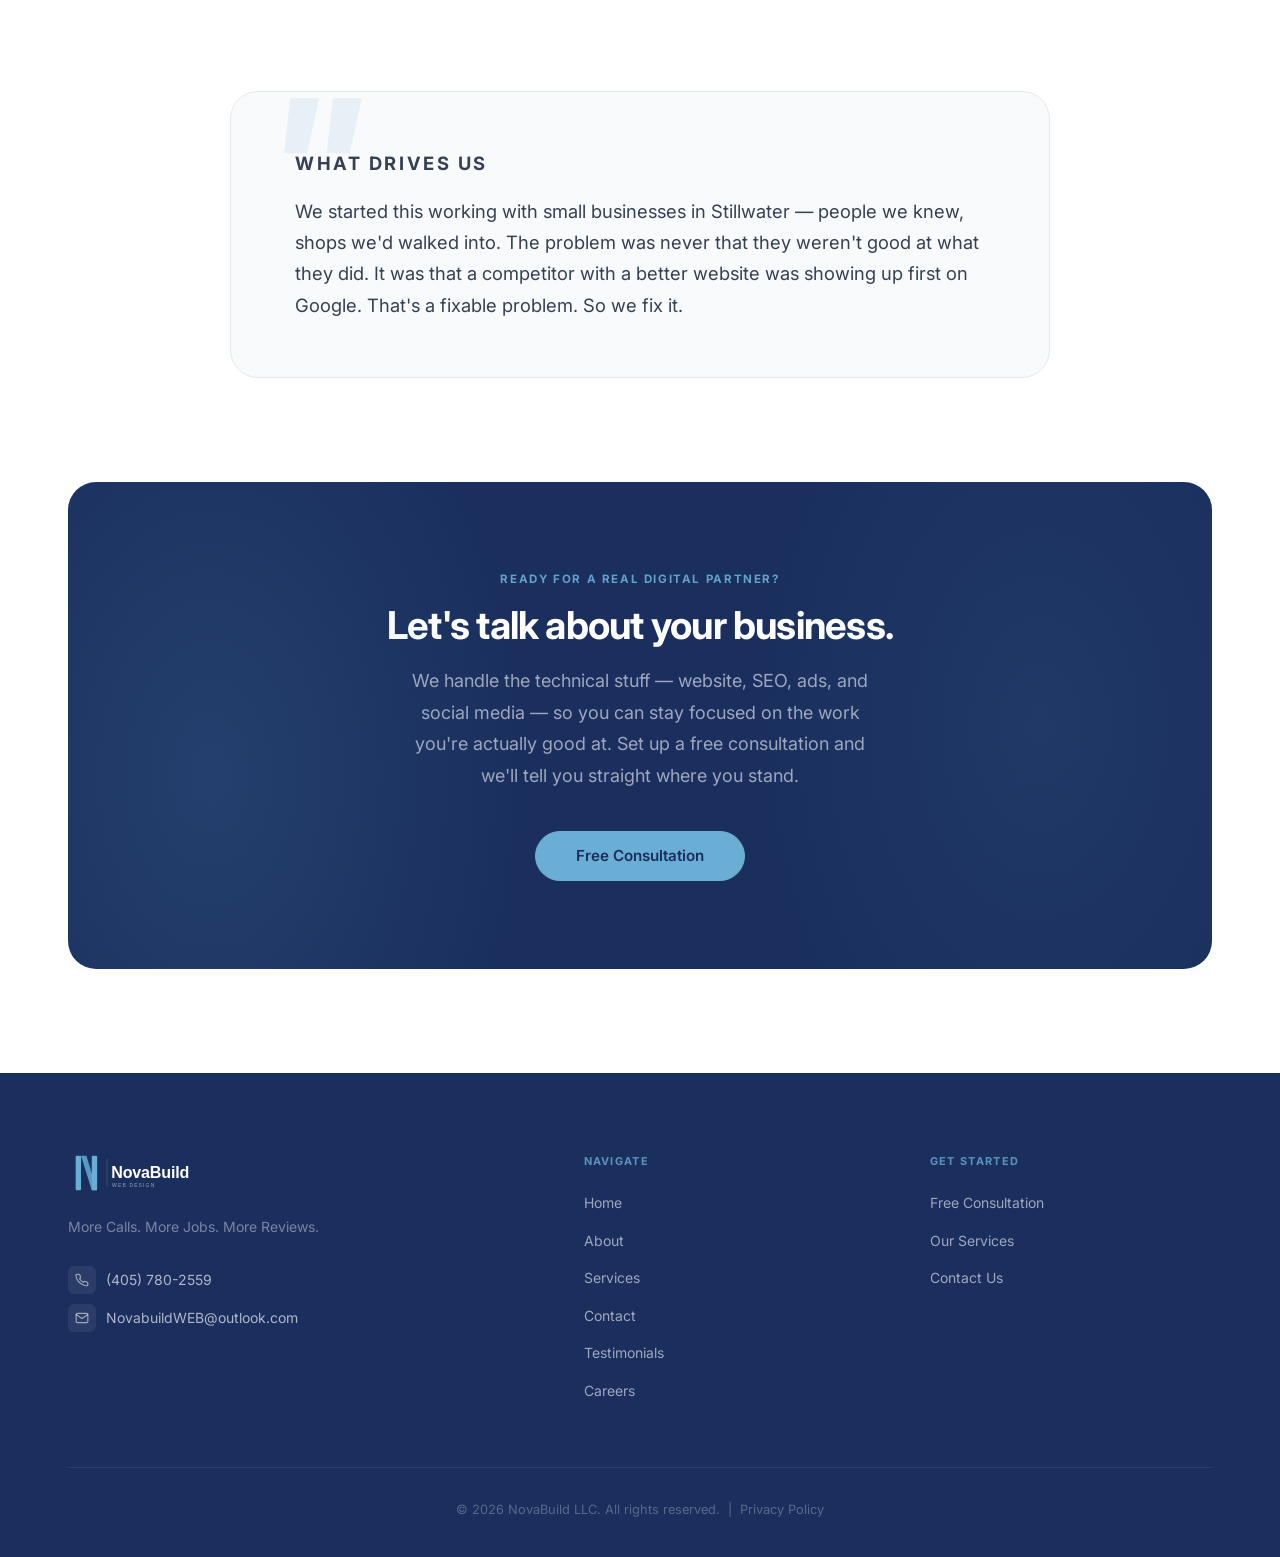
==== commit d1bf7aab: "Remove duplicate Consultation nav link, keep Free Consultation CTA button on far right" ====
--- a/about.html
+++ b/about.html
@@ -33,8 +33,9 @@
         <li><a href="index.html">Home</a></li>
         <li><a href="about.html">About</a></li>
         <li><a href="services.html">Services</a></li>
-        <li><a href="consultation.html">Consultation</a></li>
         <li><a href="contact.html">Contact</a></li>
+        <li><a href="testimonials.html">Testimonials</a></li>
+        <li><a href="careers.html">Careers</a></li>
       </ul>
       <div class="nav-right">
         <a href="consultation.html" class="btn btn-gold btn-sm">Free Consultation</a>
@@ -49,8 +50,9 @@
     <a href="index.html">Home</a>
     <a href="about.html">About</a>
     <a href="services.html">Services</a>
-    <a href="consultation.html">Consultation</a>
     <a href="contact.html">Contact</a>
+    <a href="testimonials.html">Testimonials</a>
+    <a href="careers.html">Careers</a>
     <div class="mobile-menu-cta">
       <a href="consultation.html" class="btn btn-gold" style="width:100%;">Free Consultation</a>
     </div>
@@ -205,8 +207,9 @@
             <li><a href="index.html">Home</a></li>
             <li><a href="about.html">About</a></li>
             <li><a href="services.html">Services</a></li>
-            <li><a href="consultation.html">Consultation</a></li>
             <li><a href="contact.html">Contact</a></li>
+            <li><a href="testimonials.html">Testimonials</a></li>
+            <li><a href="careers.html">Careers</a></li>
           </ul>
         </div>
         <div>
